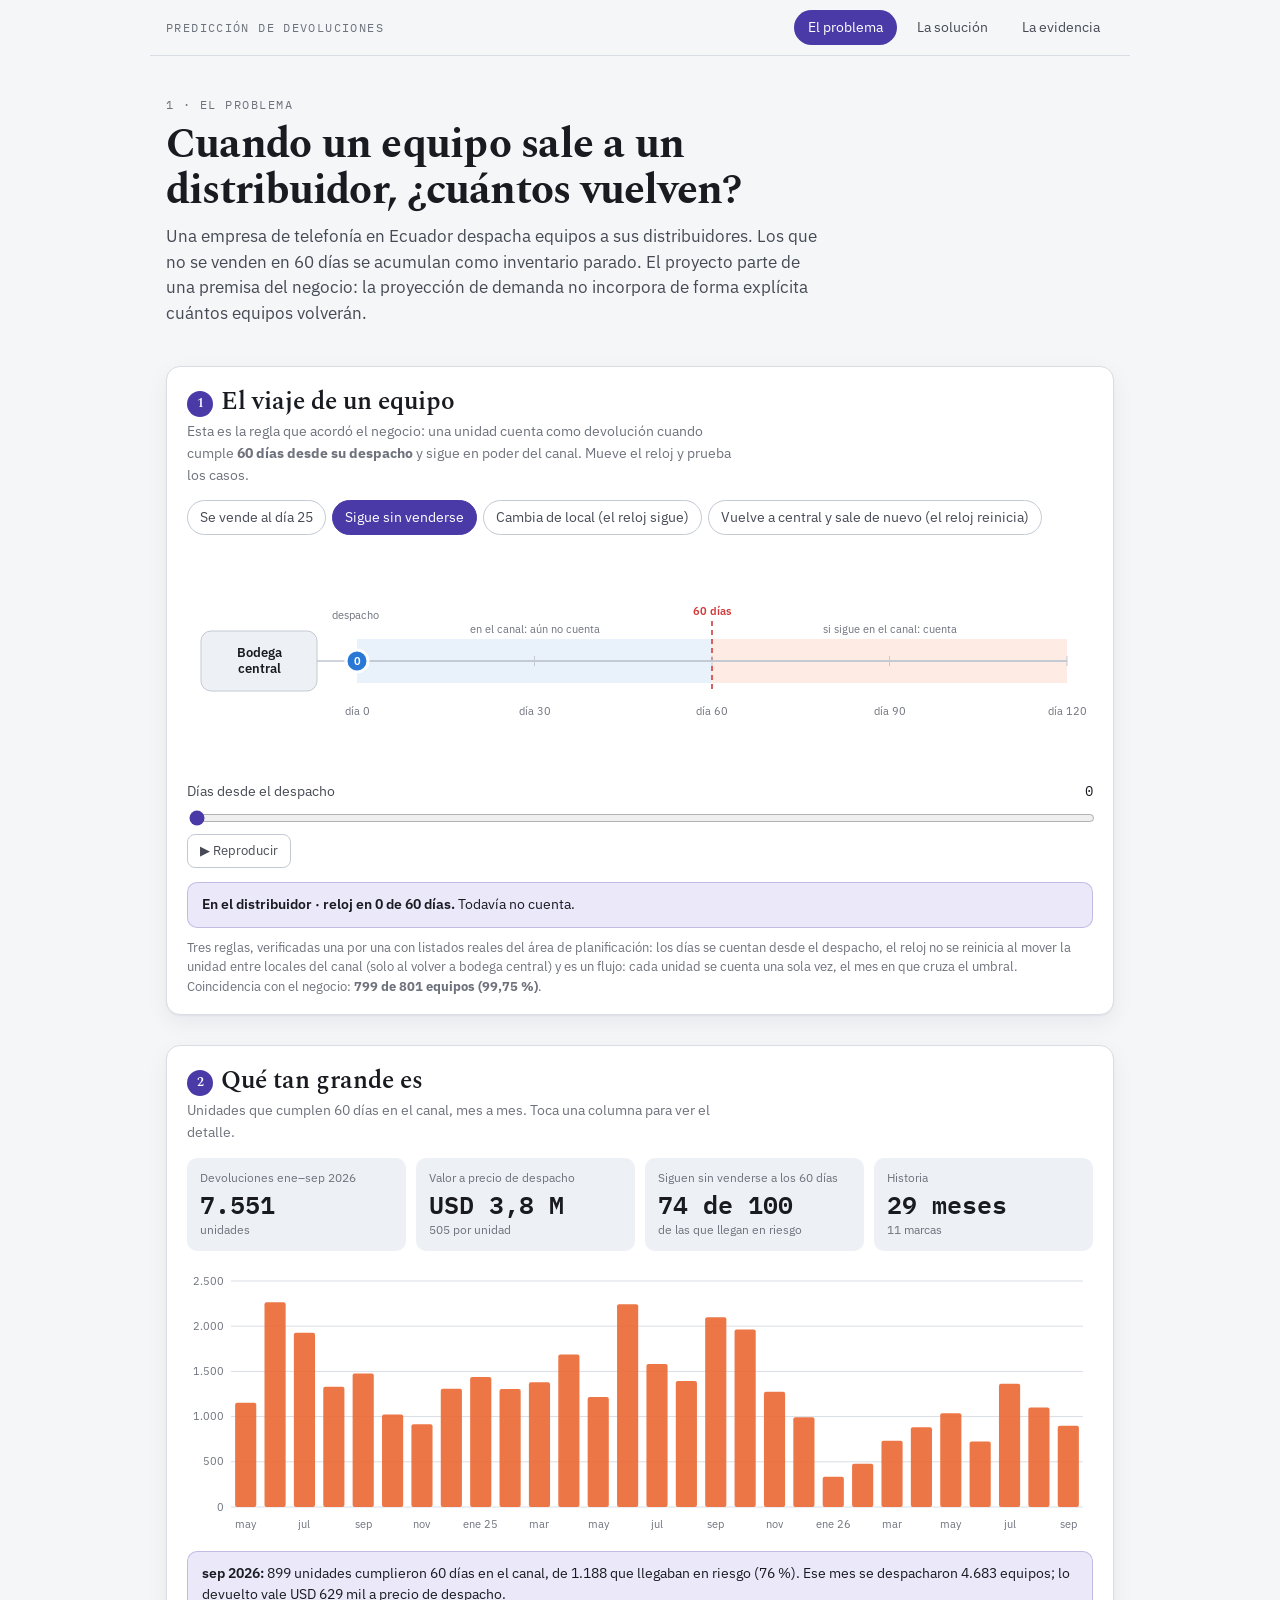
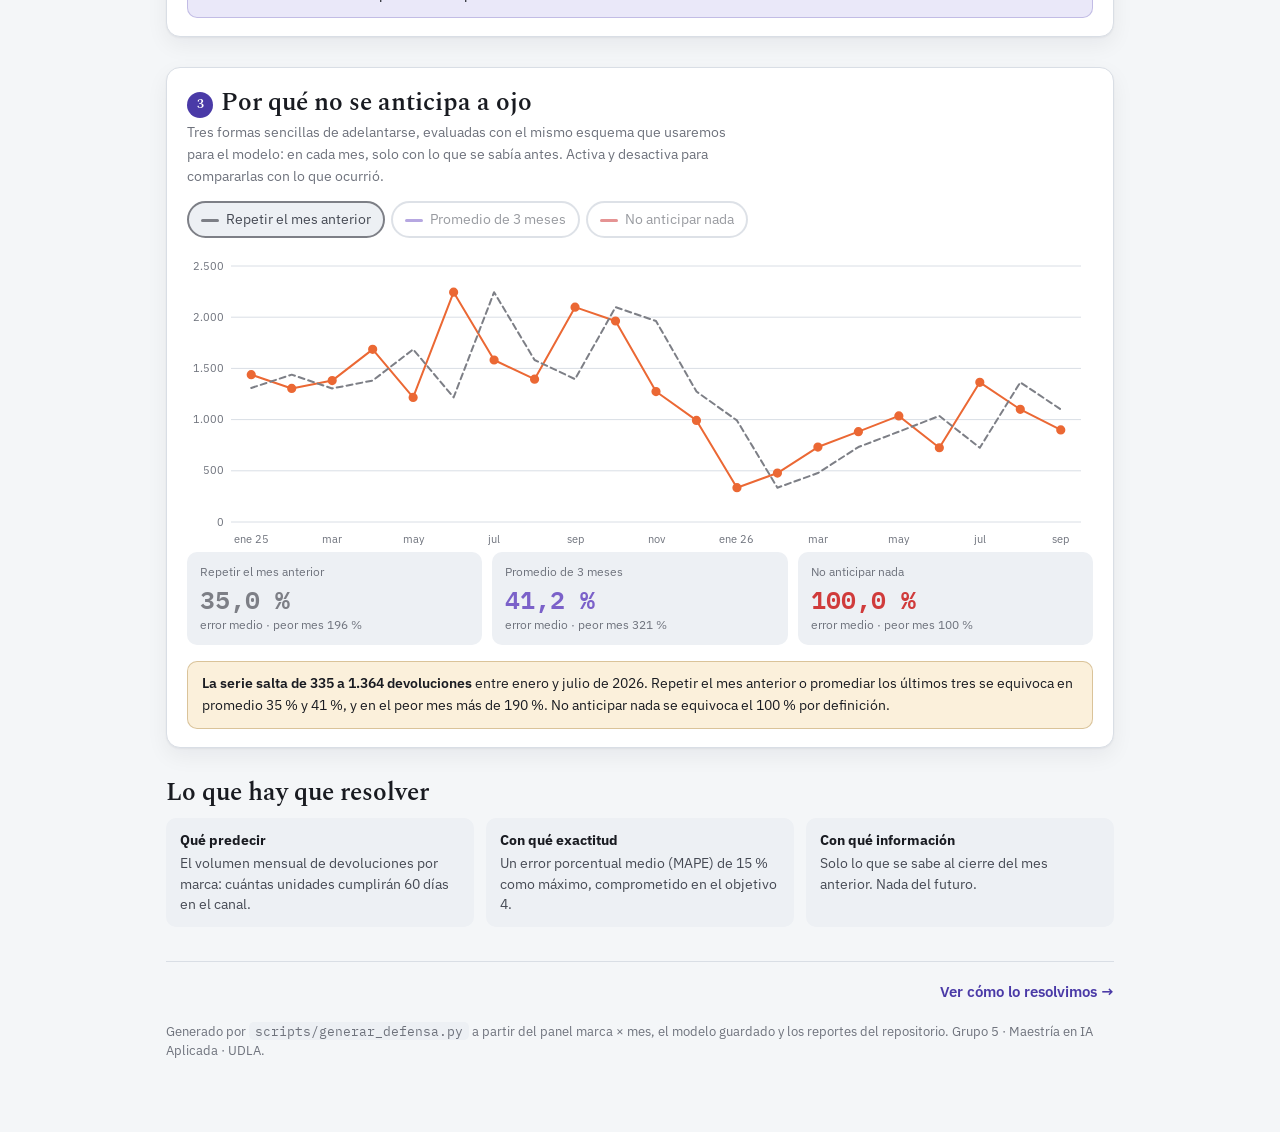
==== reports/html/defensa/index.html @ 79f5f5b1 "Sitio de defensa en tres paginas y pronostico de octubre a diciembre El sitio (problema, solucion, e" ====
<!doctype html>
<html lang="es">
<head>
<meta charset="utf-8">
<meta name="viewport" content="width=device-width, initial-scale=1">
<title>El problema · Predicción de devoluciones</title>
<link rel="preconnect" href="https://fonts.googleapis.com">
<link rel="preconnect" href="https://fonts.gstatic.com" crossorigin>
<link rel="stylesheet" href="https://fonts.googleapis.com/css2?family=Spectral:wght@600;700&family=IBM+Plex+Sans:wght@400;500;600&family=IBM+Plex+Mono:wght@400;500;600&display=swap">
<style>
:root{
  color-scheme: light;
  --paper:#F4F6F8; --surface:#FFFFFF; --surface-2:#EDF0F4;
  --ink:#191B21; --ink-2:#464A54; --muted:#6E727C;
  --line:#D9DEE5; --line-2:#C3CAD4;
  --accent:#4A3AA7; --accent-soft:#EAE8F9;
  --c1:#2a78d6; --c2:#eb6834; --c3:#12795A; --c4:#7d7f86; --c5:#7b61c9; --c6:#d03b3b;
  --good:#12795A; --good-soft:#E2F2EC; --warn:#8A5B00; --warn-soft:#FBF0DB; --bad:#B03030; --bad-soft:#FBE9E9;
  --shadow:0 1px 2px rgba(20,25,40,.05), 0 8px 22px rgba(20,25,40,.06);
}
@media (prefers-color-scheme: dark){ :root:not([data-theme="light"]){
  color-scheme: dark;
  --paper:#121419; --surface:#1A1D24; --surface-2:#232730;
  --ink:#E7E9ED; --ink-2:#B6BAC4; --muted:#8A8F9A;
  --line:#2C313B; --line-2:#3B414D;
  --accent:#9085E9; --accent-soft:#25233C;
  --c1:#4b93e8; --c2:#e8703d; --c3:#4BBF95; --c4:#9a9ca3; --c5:#a18ee8; --c6:#e66a6a;
  --good:#4BBF95; --good-soft:#123028; --warn:#D9A742; --warn-soft:#332916; --bad:#E07070; --bad-soft:#331D1D;
  --shadow:0 1px 2px rgba(0,0,0,.3), 0 8px 22px rgba(0,0,0,.25);
}}
*{box-sizing:border-box}
html{scroll-behavior:smooth}
body{background:var(--paper); color:var(--ink); margin:0;
  font-family:"IBM Plex Sans",ui-sans-serif,system-ui,sans-serif; font-size:15px; line-height:1.55; -webkit-font-smoothing:antialiased}
.wrap{max-width:980px; margin:0 auto; padding:0 16px 72px}
a{color:var(--accent)}
nav.top{position:sticky; top:0; z-index:5; background:color-mix(in srgb, var(--paper) 88%, transparent); backdrop-filter:blur(8px);
  border-bottom:1px solid var(--line); margin:0 -16px; padding:10px 16px; display:flex; gap:6px; align-items:center; flex-wrap:wrap}
nav.top .marca{font-family:"IBM Plex Mono",monospace; font-size:11.5px; letter-spacing:.12em; text-transform:uppercase; color:var(--muted); margin-right:auto}
nav.top a{text-decoration:none; font-size:13.5px; padding:6px 13px; border-radius:999px; color:var(--ink-2); border:1px solid transparent}
nav.top a:hover{border-color:var(--line-2)}
nav.top a[aria-current="page"]{background:var(--accent); color:#fff}
header.hero{padding:40px 0 10px}
.eyebrow{font-family:"IBM Plex Mono",monospace; font-size:11.5px; letter-spacing:.13em; text-transform:uppercase; color:var(--muted); margin:0 0 8px}
h1{font-family:Spectral,Georgia,serif; font-weight:700; font-size:clamp(28px,5vw,42px); line-height:1.1; letter-spacing:-.018em; margin:0 0 10px; text-wrap:balance}
h2{font-family:Spectral,Georgia,serif; font-weight:600; font-size:clamp(21px,3vw,25px); margin:0 0 4px; line-height:1.2}
h3{font-size:15px; margin:0 0 4px}
.lead{color:var(--ink-2); font-size:16.5px; margin:0; max-width:66ch}
section{margin-top:30px}
.card{background:var(--surface); border:1px solid var(--line); border-radius:14px; box-shadow:var(--shadow); padding:20px 20px 18px}
.sub{color:var(--muted); font-size:14px; margin:0 0 14px; max-width:70ch}
.paso{display:inline-flex; width:26px; height:26px; border-radius:50%; background:var(--accent); color:#fff; font-size:13px; font-weight:600; align-items:center; justify-content:center; margin-right:8px; vertical-align:2px}

.pills{display:flex; flex-wrap:wrap; gap:6px; margin:0 0 14px}
.pills button,.chip{font:inherit; font-size:13.5px; padding:6px 12px; border-radius:999px; cursor:pointer; border:1px solid var(--line-2); background:var(--surface); color:var(--ink-2)}
.pills button:hover,.chip:hover{border-color:var(--accent)}
.pills button[aria-pressed="true"],.chip[aria-pressed="true"]{background:var(--accent); border-color:var(--accent); color:#fff}
.chip .sw{display:inline-block; width:18px; height:3px; border-radius:2px; vertical-align:middle; margin-right:7px; background:currentColor}
.chip[aria-pressed="false"]{opacity:.55}
.chip.ser{border-width:2px}
.chip.ser[aria-pressed="true"]{background:var(--surface-2); border-color:currentColor}
.chip.ser[aria-pressed="false"]{border-color:var(--line-2)}
.pills button:focus-visible,.chip:focus-visible,input:focus-visible,button:focus-visible{outline:2px solid var(--accent); outline-offset:2px}

.kpis{display:grid; grid-template-columns:repeat(4,1fr); gap:10px; margin:0 0 16px}
.kpis.tres{grid-template-columns:repeat(3,1fr)}
.kpi{background:var(--surface-2); border-radius:10px; padding:11px 13px}
.kpi .l{font-size:12px; color:var(--muted); margin:0}
.kpi .v{font-family:"IBM Plex Mono",monospace; font-weight:600; font-size:clamp(18px,3.4vw,25px); margin:2px 0 0; line-height:1.2}
.kpi .n{font-size:12px; color:var(--muted); margin:2px 0 0}
.badge{display:inline-block; font-size:12px; font-weight:600; padding:1px 9px; border-radius:999px}
.badge.ok{background:var(--good-soft); color:var(--good)} .badge.no{background:var(--bad-soft); color:var(--bad)} .badge.aviso{background:var(--warn-soft); color:var(--warn)}
.callout{border-radius:10px; padding:11px 14px; font-size:14px; margin:14px 0 0; border:1px solid transparent}
.callout.info{background:var(--accent-soft); border-color:color-mix(in srgb, var(--accent) 25%, transparent)}
.callout.aviso{background:var(--warn-soft); border-color:color-mix(in srgb, var(--warn) 30%, transparent)}
.callout.ok{background:var(--good-soft); border-color:color-mix(in srgb, var(--good) 30%, transparent)}
.callout b{font-weight:600}

svg.chart{width:100%; height:auto; display:block; overflow:visible}
.chart text{font-family:"IBM Plex Sans",sans-serif; font-size:11px; fill:var(--muted)}
.chart .grid{stroke:var(--line); stroke-width:1}
.chart .ref{stroke:var(--c6); stroke-width:1.2; stroke-dasharray:5 4}
.chart .reft{fill:var(--c6); font-size:10.5px}
.chart .sel{fill:var(--accent); opacity:.09}
.chart .hit{fill:transparent; cursor:pointer}
.chart .xl.on{fill:var(--ink); font-weight:600}
.chart .l1{stroke:var(--c1)} .chart .l2{stroke:var(--c2)} .chart .l3{stroke:var(--c3)} .chart .l4{stroke:var(--c4)} .chart .l5{stroke:var(--c5)} .chart .l6{stroke:var(--c6)}
.chart .f1{fill:var(--c1)} .chart .f2{fill:var(--c2)} .chart .f3{fill:var(--c3)} .chart .f4{fill:var(--c4)} .chart .f5{fill:var(--c5)} .chart .f6{fill:var(--c6)}
.chart .ln{fill:none; stroke-width:2; stroke-linejoin:round; stroke-linecap:round}
.chart .dash{stroke-dasharray:6 4} .chart .punt{stroke-dasharray:2 4}
.chart .band{opacity:.15}
.chart .pt{stroke-width:2}
.chart .pt.hueco{fill:var(--surface)}
.chart .colb{opacity:.9}

.bars{display:grid; gap:8px}
.bar{display:grid; grid-template-columns:minmax(110px,190px) 1fr 88px; gap:10px; align-items:center; font-size:13.5px}
.bar .nom{color:var(--ink-2); overflow:hidden; text-overflow:ellipsis; white-space:nowrap}
.bar .pista{position:relative; height:16px; background:var(--surface-2); border-radius:8px}
.bar .rel{position:absolute; top:0; bottom:0; border-radius:8px; transition:width .35s}
.bar .val{font-family:"IBM Plex Mono",monospace; font-size:12.5px; text-align:right; white-space:nowrap}
.bar .refl{position:absolute; top:-3px; bottom:-3px; width:2px; background:var(--c6)}
.bar.neg .rel{right:50%} .bar.pos .rel{left:50%}
.bar .cero{position:absolute; top:-3px; bottom:-3px; left:50%; width:1px; background:var(--line-2)}

.tw{overflow-x:auto; margin-top:6px}
table{border-collapse:collapse; width:100%; font-size:13.5px; min-width:460px}
th,td{text-align:right; padding:7px 10px; border-bottom:1px solid var(--line); white-space:nowrap}
th:first-child,td:first-child{text-align:left}
th{font-weight:600; color:var(--ink-2); font-size:12.5px}
td{font-family:"IBM Plex Mono",monospace; font-size:13px}
td:first-child{font-family:"IBM Plex Sans",sans-serif; font-weight:500}
tfoot td{font-weight:600; border-bottom:0; background:var(--surface-2)}
.note{font-size:12.5px; color:var(--muted); margin:10px 0 0}

.grid2{display:grid; grid-template-columns:1.05fr .95fr; gap:20px; align-items:start}
.grid3{display:grid; grid-template-columns:repeat(3,1fr); gap:12px}
.mini{background:var(--surface-2); border-radius:10px; padding:12px 14px; font-size:13.5px; color:var(--ink-2)}
.mini b{display:block; color:var(--ink); margin-bottom:2px}
.ctl{display:grid; gap:6px; margin:10px 0}
.ctl label{font-size:13.5px; color:var(--ink-2); display:flex; justify-content:space-between; gap:10px}
.ctl label span{font-family:"IBM Plex Mono",monospace; color:var(--ink)}
input[type=range]{width:100%; accent-color:var(--accent)}
.inputs{display:grid; gap:8px}
.row{display:grid; grid-template-columns:1fr 92px 64px; gap:10px; align-items:center; font-size:14px}
.row input[type=number]{font:inherit; font-family:"IBM Plex Mono",monospace; width:100%; padding:6px 8px; text-align:right; border:1px solid var(--line-2); border-radius:8px; background:var(--surface); color:var(--ink)}
.row .t{font-family:"IBM Plex Mono",monospace; font-size:12.5px; color:var(--muted); text-align:right}
.btn{font:inherit; font-size:13px; padding:6px 12px; border-radius:8px; cursor:pointer; border:1px solid var(--line-2); background:var(--surface); color:var(--ink-2)}
.btn:hover{border-color:var(--accent)}
code{font-family:"IBM Plex Mono",monospace; font-size:12.5px; background:var(--surface-2); padding:1px 6px; border-radius:5px}
pre{font-family:"IBM Plex Mono",monospace; font-size:12.5px; background:var(--surface-2); padding:12px 14px; border-radius:10px; overflow-x:auto; margin:12px 0 0}
.nodo{cursor:pointer}
.nodo rect{fill:var(--surface); stroke:var(--line-2); stroke-width:1.4; transition:stroke .15s, fill .15s}
.nodo:hover rect,.nodo.on rect{stroke:var(--accent); fill:var(--accent-soft)}
.nodo text{fill:var(--ink); font-size:12.5px; font-weight:500} .nodo .s{fill:var(--muted); font-size:11px; font-weight:400}
.flecha{stroke:var(--line-2); stroke-width:1.6; fill:none}
.pie{display:flex; justify-content:space-between; gap:12px; flex-wrap:wrap; margin-top:34px; padding-top:18px; border-top:1px solid var(--line)}
.pie a.sig{font-weight:600; text-decoration:none}
footer{margin-top:18px; font-size:12.5px; color:var(--muted)}

@media (max-width:760px){
  .kpis,.kpis.tres{grid-template-columns:1fr 1fr}
  .grid2,.grid3{grid-template-columns:1fr}
  .bar{grid-template-columns:96px 1fr 76px}
}
@media (prefers-reduced-motion:reduce){ *{transition:none!important; scroll-behavior:auto!important} }

</style>
</head>
<body>
<div class="wrap">
<nav class="top" aria-label="Secciones">
  <span class="marca">Predicción de devoluciones</span>
  <a href="index.html" aria-current="page">El problema</a><a href="solucion.html">La solución</a><a href="evidencia.html">La evidencia</a>
</nav>
<header class="hero">
  <p class="eyebrow">1 · El problema</p>
  <h1>Cuando un equipo sale a un distribuidor, ¿cuántos vuelven?</h1>
  <p class="lead">Una empresa de telefonía en Ecuador despacha equipos a sus distribuidores. Los que no se venden en 60 días se acumulan como inventario parado. El proyecto parte de una premisa del negocio: la proyección de demanda no incorpora de forma explícita cuántos equipos volverán.</p>
</header>

<section class="card" aria-labelledby="h-viaje">
  <h2 id="h-viaje"><span class="paso">1</span>El viaje de un equipo</h2>
  <p class="sub">Esta es la regla que acordó el negocio: una unidad cuenta como devolución cuando cumple <b>60 días desde su despacho</b> y sigue en poder del canal. Mueve el reloj y prueba los casos.</p>
  <div class="pills" id="escenarios" role="group" aria-label="Escenario"></div>
  <svg class="chart" id="viaje" viewBox="0 0 760 210" role="img" aria-label="Línea de tiempo de un equipo desde su despacho"></svg>
  <div class="ctl">
    <label for="dia">Días desde el despacho <span id="diav">0</span></label>
    <input type="range" id="dia" min="0" max="120" value="0" step="1">
    <div><button class="btn" id="play" type="button">▶ Reproducir</button></div>
  </div>
  <div class="callout info" id="estado" aria-live="polite"></div>
  <p class="note">Tres reglas, verificadas una por una con listados reales del área de planificación: los días se cuentan desde el despacho, el reloj no se reinicia al mover la unidad entre locales del canal (solo al volver a bodega central) y es un flujo: cada unidad se cuenta una sola vez, el mes en que cruza el umbral. Coincidencia con el negocio: <b id="valid"></b>.</p>
</section>

<section class="card" aria-labelledby="h-tam">
  <h2 id="h-tam"><span class="paso">2</span>Qué tan grande es</h2>
  <p class="sub">Unidades que cumplen 60 días en el canal, mes a mes. Toca una columna para ver el detalle.</p>
  <div class="kpis" id="kpis"></div>
  <svg class="chart" id="cols" viewBox="0 0 720 270" role="img" aria-label="Devoluciones por mes"></svg>
  <div class="callout info" id="detalle" aria-live="polite"></div>
</section>

<section class="card" aria-labelledby="h-ojo">
  <h2 id="h-ojo"><span class="paso">3</span>Por qué no se anticipa a ojo</h2>
  <p class="sub">Tres formas sencillas de adelantarse, evaluadas con el mismo esquema que usaremos para el modelo: en cada mes, solo con lo que se sabía antes. Activa y desactiva para compararlas con lo que ocurrió.</p>
  <div class="pills" id="metodos" role="group" aria-label="Métodos sencillos"></div>
  <svg class="chart" id="ojo" viewBox="0 0 720 300" role="img" aria-label="Real frente a métodos sencillos"></svg>
  <div class="kpis tres" id="errores"></div>
  <div class="callout aviso"><b>La serie salta de 335 a 1.364 devoluciones</b> entre enero y julio de 2026. Repetir el mes anterior o promediar los últimos tres se equivoca en promedio 35 % y 41 %, y en el peor mes más de 190 %. No anticipar nada se equivoca el 100 % por definición.</div>
</section>

<section aria-labelledby="h-res">
  <h2 id="h-res" style="margin-bottom:10px">Lo que hay que resolver</h2>
  <div class="grid3">
    <div class="mini"><b>Qué predecir</b>El volumen mensual de devoluciones por marca: cuántas unidades cumplirán 60 días en el canal.</div>
    <div class="mini"><b>Con qué exactitud</b>Un error porcentual medio (MAPE) de 15 % como máximo, comprometido en el objetivo 4.</div>
    <div class="mini"><b>Con qué información</b>Solo lo que se sabe al cierre del mes anterior. Nada del futuro.</div>
  </div>
  <div class="pie"><span></span><a class="sig" href="solucion.html">Ver cómo lo resolvimos →</a></div>
</section>
<footer>Generado por <code>scripts/generar_defensa.py</code> a partir del panel marca × mes, el modelo guardado y los reportes del repositorio. Grupo 5 · Maestría en IA Aplicada · UDLA.</footer>
</div>
<script>
const $ = (s, r = document) => r.querySelector(s);
const $$ = (s, r = document) => [...r.querySelectorAll(s)];
const fmt = (n, d = 0) => n.toLocaleString('de-DE', {minimumFractionDigits: d, maximumFractionDigits: d});
const pct = (n, d = 1) => fmt(n, d) + ' %';
const sgn = (n, d = 0) => (n > 0 ? '+' : n < 0 ? '−' : '') + fmt(Math.abs(n), d);
const MES = ['ene', 'feb', 'mar', 'abr', 'may', 'jun', 'jul', 'ago', 'sep', 'oct', 'nov', 'dic'];
const etiqueta = iso => { const [y, m] = iso.split('-'); return MES[+m - 1] + ' ' + y; };
const corta = iso => { const [y, m] = iso.split('-'); return MES[+m - 1] + (m === '01' ? ' ' + y.slice(2) : ''); };

/* Todo lo que depende del ancho se registra aquí y se redibuja al cambiar el tamaño. */
const redibujables = [];
function registrar(fn) { redibujables.push(fn); fn(); }
let _t; addEventListener('resize', () => { clearTimeout(_t); _t = setTimeout(() => redibujables.forEach(f => f()), 120); });

const ancho = el => Math.max(300, Math.round(el.getBoundingClientRect().width || el.parentElement.clientWidth));
function escala(max) {
  for (const base of [1, 2, 5, 10, 20, 50, 100, 200, 250, 500, 1000, 2000, 5000]) {
    if (max / base <= 6) return [Math.ceil(max / base) * base, base];
  }
  return [max, max / 5];
}
const corridas = a => {            // tramos contiguos sin valores nulos
  const r = []; let c = [];
  a.forEach((v, i) => { if (v == null) { if (c.length) r.push(c); c = []; } else c.push(i); });
  if (c.length) r.push(c); return r;
};

/* Lineas con puntos, bandas, linea de referencia y mes seleccionable. */
function lineas(el, c) {
  const W = ancho(el), H = c.alto || (W < 520 ? 240 : 300), L = c.izq || 44, R = 12, T = 14, B = 30, n = c.etiquetas.length;
  const vs = [];
  c.series.forEach(s => s.valores.forEach(v => v != null && vs.push(v)));
  (c.bandas || []).forEach(b => b.hi.forEach(v => v != null && vs.push(v)));
  if (c.ref) vs.push(c.ref.y);
  const [tope, paso] = escala(Math.max(...vs) * 1.06);
  const x = i => L + (W - L - R) * (i + .5) / n, y = v => T + (H - T - B) * (1 - v / tope);
  const yf = c.yfmt || (v => fmt(v));
  let s = '';
  for (let v = 0; v <= tope + 1e-9; v += paso)
    s += `<line class="grid" x1="${L}" x2="${W - R}" y1="${y(v)}" y2="${y(v)}"/><text x="${L - 7}" y="${y(v) + 3.5}" text-anchor="end">${yf(v)}</text>`;
  const w = (W - L - R) / n;
  if (c.sel != null) s += `<rect class="sel" x="${x(c.sel) - w / 2}" y="${T}" width="${w}" height="${H - T - B}" rx="6"/>`;
  (c.bandas || []).forEach(b => corridas(b.hi).forEach(r => {
    const up = r.map(i => `${x(i)},${y(b.hi[i])}`), dn = r.map(i => `${x(i)},${y(b.lo[i])}`).reverse();
    s += `<polygon class="band ${b.cls}" points="${up.concat(dn).join(' ')}"/>`;
  }));
  if (c.ref) s += `<line class="ref" x1="${L}" x2="${W - R}" y1="${y(c.ref.y)}" y2="${y(c.ref.y)}"/><text class="reft" x="${W - R}" y="${y(c.ref.y) - 5}" text-anchor="end">${c.ref.texto}</text>`;
  c.series.forEach(se => {
    corridas(se.valores).forEach(r => {
      s += `<polyline class="ln l${se.k} ${se.trazo || ''}" points="${r.map(i => `${x(i)},${y(se.valores[i])}`).join(' ')}"/>`;
    });
    if (se.puntos !== false) se.valores.forEach((v, i) => {
      if (v == null) return;
      const r = i === c.sel ? 5.5 : 3.6;
      s += `<circle class="pt l${se.k} ${se.hueco && se.hueco.includes(i) ? 'hueco' : 'f' + se.k}" cx="${x(i)}" cy="${y(v)}" r="${r}"/>`;
    });
  });
  const salto = Math.ceil(n / Math.max(1, Math.floor((W - L) / 44)));
  c.etiquetas.forEach((e, i) => {
    if (i % salto === 0 || i === c.sel) s += `<text class="xl ${i === c.sel ? 'on' : ''}" x="${x(i)}" y="${H - 9}" text-anchor="middle">${e}</text>`;
    s += `<rect class="hit" data-i="${i}" x="${x(i) - w / 2}" y="${T}" width="${w}" height="${H - T}"><title>${c.titulo ? c.titulo(i) : e}</title></rect>`;
  });
  el.setAttribute('viewBox', `0 0 ${W} ${H}`); el.innerHTML = s;
  if (c.alSel) $$('.hit', el).forEach(r => r.onclick = () => c.alSel(+r.dataset.i));
}

/* Columnas con una linea opcional encima. */
function columnas(el, c) {
  const W = ancho(el), H = c.alto || (W < 520 ? 220 : 270), L = 44, R = 10, T = 14, B = 30, n = c.etiquetas.length;
  const vs = c.valores.concat(c.linea ? c.linea.valores : []).filter(v => v != null);
  const [tope, paso] = escala(Math.max(...vs) * 1.06);
  const x = i => L + (W - L - R) * (i + .5) / n, y = v => T + (H - T - B) * (1 - v / tope), w = (W - L - R) / n;
  let s = '';
  for (let v = 0; v <= tope + 1e-9; v += paso)
    s += `<line class="grid" x1="${L}" x2="${W - R}" y1="${y(v)}" y2="${y(v)}"/><text x="${L - 7}" y="${y(v) + 3.5}" text-anchor="end">${fmt(v)}</text>`;
  c.valores.forEach((v, i) => {
    const sel = c.sel === i;
    s += `<rect class="colb f${c.k || 1}" x="${x(i) - w * .36}" y="${y(v)}" width="${w * .72}" height="${y(0) - y(v)}" rx="2" opacity="${c.sel == null || sel ? .92 : .45}"/>`;
  });
  if (c.linea) s += `<polyline class="ln l${c.linea.k} ${c.linea.trazo || ''}" points="${c.linea.valores.map((v, i) => `${x(i)},${y(v)}`).join(' ')}"/>`;
  const salto = Math.ceil(n / Math.max(1, Math.floor((W - L) / 40)));
  c.etiquetas.forEach((e, i) => {
    if (i % salto === 0) s += `<text class="xl" x="${x(i)}" y="${H - 9}" text-anchor="middle">${e}</text>`;
    s += `<rect class="hit" data-i="${i}" x="${x(i) - w / 2}" y="${T}" width="${w}" height="${H - T}"><title>${c.titulo ? c.titulo(i) : e}</title></rect>`;
  });
  el.setAttribute('viewBox', `0 0 ${W} ${H}`); el.innerHTML = s;
  if (c.alSel) $$('.hit', el).forEach(r => r.onclick = () => c.alSel(+r.dataset.i));
}

/* Barras horizontales en HTML. Con `divergente` se centran en cero. */
function barras(el, items, o = {}) {
  let max = o.max ?? Math.max(...items.map(i => Math.abs(i.valor)));
  if (o.ref != null) max = Math.max(max, o.ref * 1.12);   // la referencia siempre cabe en la escala
  el.className = 'bars';
  el.innerHTML = items.map(i => {
    const a = Math.abs(i.valor) / max * (o.divergente ? 50 : 100);
    const pos = o.divergente ? (i.valor >= 0 ? `left:50%;width:${a}%` : `left:${50 - a}%;width:${a}%`) : `left:0;width:${a}%`;
    const ref = o.ref != null ? `<span class="refl" style="left:${o.ref / max * 100}%"></span>` : '';
    return `<div class="bar"><span class="nom" title="${i.nombre}">${i.nombre}</span>
      <span class="pista">${o.divergente ? '<span class="cero"></span>' : ''}<span class="rel" style="${pos};background:var(--c${i.k || 1})"></span>${ref}</span>
      <span class="val">${i.texto ?? fmt(i.valor, o.dec || 0)}</span></div>`;
  }).join('');
}

function pastillas(el, etiquetas, sel, alSel) {
  el.innerHTML = etiquetas.map((e, i) => `<button type="button" data-i="${i}" aria-pressed="${i === sel}">${e}</button>`).join('');
  $$('button', el).forEach(b => b.onclick = () => alSel(+b.dataset.i));
}

</script>
<script>
const D = {"meses": [{"mes": "2024-05", "desp": 11563.0, "dev": 1152.0, "riesgo": 1604.0, "valor": 589077.36}, {"mes": "2024-06", "desp": 7805.0, "dev": 2264.0, "riesgo": 2884.0, "valor": 750225.1699999999}, {"mes": "2024-07", "desp": 10630.0, "dev": 1927.0, "riesgo": 2962.0, "valor": 472779.07}, {"mes": "2024-08", "desp": 8919.0, "dev": 1329.0, "riesgo": 2115.0, "valor": 723183.41}, {"mes": "2024-09", "desp": 7007.0, "dev": 1477.0, "riesgo": 2301.0, "valor": 426318.06}, {"mes": "2024-10", "desp": 8986.0, "dev": 1022.0, "riesgo": 1633.0, "valor": 259927.74}, {"mes": "2024-11", "desp": 10038.0, "dev": 915.0, "riesgo": 1309.0, "valor": 257445.91999999998}, {"mes": "2024-12", "desp": 9303.0, "dev": 1309.0, "riesgo": 2046.0, "valor": 378094.82}, {"mes": "2025-01", "desp": 9328.0, "dev": 1439.0, "riesgo": 1999.0, "valor": 373126.02}, {"mes": "2025-02", "desp": 11597.0, "dev": 1304.0, "riesgo": 1875.0, "valor": 280494.24}, {"mes": "2025-03", "desp": 7690.0, "dev": 1381.0, "riesgo": 2163.0, "valor": 395228.75}, {"mes": "2025-04", "desp": 12329.0, "dev": 1686.0, "riesgo": 2758.0, "valor": 841650.8999999999}, {"mes": "2025-05", "desp": 10095.0, "dev": 1217.0, "riesgo": 1862.0, "valor": 503782.48}, {"mes": "2025-06", "desp": 7828.0, "dev": 2244.0, "riesgo": 2819.0, "valor": 818346.48}, {"mes": "2025-07", "desp": 11213.0, "dev": 1582.0, "riesgo": 2253.0, "valor": 593565.56}, {"mes": "2025-08", "desp": 7822.0, "dev": 1395.0, "riesgo": 1895.0, "valor": 426785.22}, {"mes": "2025-09", "desp": 7898.0, "dev": 2098.0, "riesgo": 2922.0, "valor": 568127.23}, {"mes": "2025-10", "desp": 5440.0, "dev": 1963.0, "riesgo": 2679.0, "valor": 1184196.24}, {"mes": "2025-11", "desp": 2347.0, "dev": 1274.0, "riesgo": 1994.0, "valor": 428393.96}, {"mes": "2025-12", "desp": 5961.0, "dev": 992.0, "riesgo": 1415.0, "valor": 252456.09000000003}, {"mes": "2026-01", "desp": 4805.0, "dev": 335.0, "riesgo": 484.0, "valor": 134774.39}, {"mes": "2026-02", "desp": 5609.0, "dev": 478.0, "riesgo": 680.0, "valor": 204170.34}, {"mes": "2026-03", "desp": 8696.0, "dev": 732.0, "riesgo": 1017.0, "valor": 482197.24}, {"mes": "2026-04", "desp": 6757.0, "dev": 882.0, "riesgo": 1155.0, "valor": 386957.5}, {"mes": "2026-05", "desp": 6016.0, "dev": 1036.0, "riesgo": 1446.0, "valor": 460266.95}, {"mes": "2026-06", "desp": 5444.0, "dev": 725.0, "riesgo": 999.0, "valor": 293209.92}, {"mes": "2026-07", "desp": 6241.0, "dev": 1364.0, "riesgo": 1767.0, "valor": 587533.79}, {"mes": "2026-08", "desp": 3176.0, "dev": 1100.0, "riesgo": 1488.0, "valor": 632342.91}, {"mes": "2026-09", "desp": 4683.0, "dev": 899.0, "riesgo": 1188.0, "valor": 629099.01}], "k": {"dev26": 7551.0, "valor26": 3810552.05, "desp26": 51427.0, "tasa": 0.738556338028169}, "validacion": {"aciertos": 799, "total": 801}, "wf": {"etiquetas": ["2025-01", "2025-02", "2025-03", "2025-04", "2025-05", "2025-06", "2025-07", "2025-08", "2025-09", "2025-10", "2025-11", "2025-12", "2026-01", "2026-02", "2026-03", "2026-04", "2026-05", "2026-06", "2026-07", "2026-08", "2026-09"], "real": [1439.0, 1304.0, 1381.0, 1686.0, 1217.0, 2244.0, 1582.0, 1395.0, 2098.0, 1963.0, 1274.0, 992.0, 335.0, 478.0, 732.0, 882.0, 1036.0, 725.0, 1364.0, 1100.0, 899.0], "naive": [1309.0, 1439.0, 1304.0, 1381.0, 1686.0, 1217.0, 2244.0, 1582.0, 1395.0, 2098.0, 1963.0, 1274.0, 992.0, 335.0, 478.0, 732.0, 882.0, 1036.0, 725.0, 1364.0, 1100.0], "mm": [1082.0, 1221.0, 1350.667, 1374.667, 1457.0, 1428.0, 1715.667, 1681.0, 1740.333, 1691.667, 1818.667, 1778.333, 1409.667, 867.0, 601.667, 515.0, 697.333, 883.333, 881.0, 1041.667, 1063.0], "cero": [0.0, 0.0, 0.0, 0.0, 0.0, 0.0, 0.0, 0.0, 0.0, 0.0, 0.0, 0.0, 0.0, 0.0, 0.0, 0.0, 0.0, 0.0, 0.0, 0.0, 0.0], "mape": {"naive": 34.96, "mm": 41.18, "cero": 100.0}, "peor": {"naive": 196.12, "mm": 320.8, "cero": 100.0}, "ape": {"Cero (no anticipa)": [100.0, 100.0, 100.0, 100.0, 100.0, 100.0, 100.0, 100.0, 100.0, 100.0, 100.0, 100.0, 100.0, 100.0, 100.0, 100.0, 100.0, 100.0, 100.0, 100.0, 100.0], "XGBoost Poisson": [15.777, 18.825, 0.646, 1.099, 5.472, 19.747, 7.663, 13.689, 28.115, 10.417, 3.455, 4.464, 9.437, 14.691, 10.805, 16.509, 3.704, 7.829, 18.965, 8.466, 1.908], "Tasa de conversión": [5.614, 5.627, 3.999, 2.915, 2.096, 17.521, 4.283, 6.732, 7.394, 4.443, 10.892, 2.176, 1.117, 4.236, 2.223, 7.388, 3.358, 2.602, 14.165, 0.903, 0.764], "Media móvil 3 meses": [24.809, 6.365, 2.196, 18.466, 19.721, 36.364, 8.449, 20.502, 17.048, 13.822, 42.752, 79.267, 320.796, 81.381, 17.805, 41.61, 32.69, 21.839, 35.411, 5.303, 18.242], "Naive (mes anterior)": [9.034, 10.353, 5.576, 18.09, 38.537, 45.766, 41.846, 13.405, 33.508, 6.877, 54.082, 28.427, 196.119, 29.916, 34.699, 17.007, 14.865, 42.897, 46.848, 24.0, 22.358], "Random Forest": [3.403, 8.022, 11.428, 9.325, 5.356, 11.259, 8.508, 10.365, 23.41, 2.484, 8.217, 5.772, 5.198, 1.281, 2.097, 10.989, 5.56, 1.436, 9.606, 1.786, 5.101]}, "resumen": [{"modelo": "Tasa de conversión", "media": 5.26, "mediana": 4.24, "peor": 17.52, "ic": [3.62, 7.19]}, {"modelo": "Random Forest", "media": 7.17, "mediana": 5.77, "peor": 23.41, "ic": [5.21, 9.36]}, {"modelo": "XGBoost Poisson", "media": 10.56, "mediana": 9.44, "peor": 28.11, "ic": [7.6, 13.73]}, {"modelo": "Naive (mes anterior)", "media": 34.96, "mediana": 28.43, "peor": 196.12, "ic": [22.28, 54.01]}, {"modelo": "Media móvil 3 meses", "media": 41.18, "mediana": 20.5, "peor": 320.8, "ic": null}, {"modelo": "Cero (no anticipa)", "media": 100.0, "mediana": 100.0, "peor": 100.0, "ic": null}], "sobre15": 1, "peor_mes": "2025-06"}};
/* ---------- 1 · el viaje ---------- */
const ESC = {
  venta: {nombre: 'Se vende al día 25', venta: 25},
  sin: {nombre: 'Sigue sin venderse'},
  cambio: {nombre: 'Cambia de local (el reloj sigue)', mueve: 20},
  reinicio: {nombre: 'Vuelve a central y sale de nuevo (el reloj reinicia)', vuelve: 40, sale: 45},
};
let esc = 'sin', dia = 0, timer = null;

function estado(d) {
  const e = ESC[esc];
  if (e.venta != null && d >= e.venta)
    return {lugar: 'vendido', k: 3, reloj: e.venta, clase: 'ok', t: `<b>Vendido al cliente final el día ${e.venta}.</b> Sale del canal antes de los 60 días: no cuenta como devolución.`};
  if (e.vuelve != null && d >= e.vuelve && d < e.sale)
    return {lugar: 'central', k: 4, reloj: 0, clase: 'aviso', t: `<b>De vuelta en bodega central.</b> El reloj se reinicia: lo que se contó hasta aquí ya no sirve.`};
  const reloj = e.vuelve != null && d >= e.sale ? d - e.sale : d;
  if (reloj >= 60)
    return {lugar: 'cuenta', k: 6, reloj, clase: 'aviso', t: `<b>Día ${reloj}: cumple 60 días sin venderse y sigue en el canal.</b> Cuenta como devolución, una sola vez, en el mes en que cruza el umbral.`};
  const extra = e.mueve != null && d >= e.mueve ? ' Cambió de local, pero el reloj no se reinicia.' : e.vuelve != null && d >= e.sale ? ' Es un nuevo despacho: el reloj parte de cero.' : '';
  return {lugar: 'canal', k: 1, reloj, clase: 'info', t: `<b>En el distribuidor · reloj en ${reloj} de 60 días.</b> Todavía no cuenta.${extra}`};
}

function viaje() {
  const W = ancho($('#viaje')), estrecho = W < 560, x0 = estrecho ? 26 : 170, y = 112, e = ESC[esc], st = estado(dia);
  const x = d => x0 + d * (W - x0 - 26) / 120;
  let s = '';
  if (estrecho) s += `<text x="${x0}" y="30" style="fill:var(--ink-2)">Sale de bodega central →</text>`;
  else s += `<rect x="14" y="82" width="116" height="60" rx="10" fill="var(--surface-2)" stroke="var(--line-2)"/>
    <text x="72" y="108" text-anchor="middle" style="fill:var(--ink);font-weight:600;font-size:12.5px">Bodega</text><text x="72" y="124" text-anchor="middle" style="fill:var(--ink);font-weight:600;font-size:12.5px">central</text>
    <line class="flecha" x1="130" y1="${y}" x2="${x(0) - 8}" y2="${y}"/><text x="${x(0) - 2}" y="70" text-anchor="middle">despacho</text>`;
  s += `<rect x="${x(0)}" y="${y - 22}" width="${x(60) - x(0)}" height="44" fill="var(--c1)" opacity=".1"/>
    <rect x="${x(60)}" y="${y - 22}" width="${x(120) - x(60)}" height="44" fill="var(--c2)" opacity=".13"/>
    <text x="${(x(0) + x(60)) / 2}" y="${y - 28}" text-anchor="middle">${estrecho ? 'aún no cuenta' : 'en el canal: aún no cuenta'}</text>
    <text x="${(x(60) + x(120)) / 2}" y="${y - 28}" text-anchor="middle">${estrecho ? 'cuenta si sigue' : 'si sigue en el canal: cuenta'}</text>
    <line x1="${x(60)}" x2="${x(60)}" y1="${y - 40}" y2="${y + 28}" stroke="var(--c6)" stroke-width="1.6" stroke-dasharray="5 4"/>
    <text x="${x(60)}" y="${y - 46}" text-anchor="middle" style="fill:var(--c6);font-weight:600">60 días</text>
    <line x1="${x(0)}" x2="${x(120)}" y1="${y}" y2="${y}" stroke="var(--line-2)" stroke-width="2"/>`;
  [0, 30, 60, 90, 120].forEach(t => s += `<line x1="${x(t)}" x2="${x(t)}" y1="${y - 5}" y2="${y + 5}" stroke="var(--line-2)"/><text x="${x(t)}" y="${y + 54}" text-anchor="middle">${estrecho ? t : 'día ' + t}</text>`);
  const ev = (d, txt, k, fila) => `<text x="${Math.min(Math.max(x(d), x0 + 48), W - 60)}" y="${y + fila}" text-anchor="middle" style="fill:var(--c${k});font-weight:600">${txt}</text>`;
  if (e.venta != null) s += ev(e.venta, '▲ venta al cliente', 3, 78);
  if (e.mueve != null) s += ev(e.mueve, '◆ otro local', 5, 78);
  if (e.vuelve != null) {
    s += ev(e.vuelve, '◀ vuelve a central', 4, 78) + ev(e.sale + 8, '▶ sale de nuevo', 1, 96);
    s += `<line x1="${x(e.sale + 60)}" x2="${x(e.sale + 60)}" y1="${y - 22}" y2="${y + 28}" stroke="var(--c6)" stroke-width="1.4" stroke-dasharray="2 4"/>
      <text x="${x(e.sale + 60)}" y="${y + 37}" text-anchor="middle" style="fill:var(--c6)">nuevo umbral</text>`;
  }
  s += `<circle cx="${x(dia)}" cy="${y}" r="11" fill="var(--c${st.k})" stroke="var(--surface)" stroke-width="3"/>
    <text x="${x(dia)}" y="${y + 4}" text-anchor="middle" style="fill:#fff;font-size:10.5px;font-weight:600">${st.reloj}</text>`;
  $('#viaje').setAttribute('viewBox', `0 0 ${W} 222`);
  $('#viaje').innerHTML = s;
  $('#diav').textContent = dia + (st.reloj !== dia ? ` (reloj: ${st.reloj})` : '');
  const c = $('#estado'); c.className = 'callout ' + st.clase; c.innerHTML = st.t;
  $('#dia').value = dia;
}
function escenarios() {
  pastillas($('#escenarios'), Object.values(ESC).map(e => e.nombre), Object.keys(ESC).indexOf(esc), i => {
    esc = Object.keys(ESC)[i]; dia = 0; parar(); escenarios(); viaje();
  });
}
function parar() { clearInterval(timer); timer = null; $('#play').textContent = '▶ Reproducir'; }
$('#dia').oninput = e => { parar(); dia = +e.target.value; viaje(); };
$('#play').onclick = () => {
  if (timer) return parar();
  if (dia >= 120) dia = 0;
  $('#play').textContent = '❚❚ Pausar';
  timer = setInterval(() => { dia = Math.min(120, dia + 1); viaje(); if (dia >= 120) parar(); }, 70);
};
$('#valid').textContent = `${fmt(D.validacion.aciertos)} de ${fmt(D.validacion.total)} equipos (${fmt(D.validacion.aciertos / D.validacion.total * 100, 2)} %)`;
escenarios(); registrar(viaje);

/* ---------- 2 · tamaño ---------- */
$('#kpis').innerHTML = `
  <div class="kpi"><p class="l">Devoluciones ene–sep 2026</p><p class="v">${fmt(D.k.dev26)}</p><p class="n">unidades</p></div>
  <div class="kpi"><p class="l">Valor a precio de despacho</p><p class="v">USD ${fmt(D.k.valor26 / 1e6, 1)} M</p><p class="n">${fmt(D.k.valor26 / D.k.dev26)} por unidad</p></div>
  <div class="kpi"><p class="l">Siguen sin venderse a los 60 días</p><p class="v">${fmt(D.k.tasa * 100)} de 100</p><p class="n">de las que llegan en riesgo</p></div>
  <div class="kpi"><p class="l">Historia</p><p class="v">${D.meses.length} meses</p><p class="n">11 marcas</p></div>`;
let selMes = D.meses.length - 1;
function detalle() {
  const m = D.meses[selMes];
  $('#detalle').innerHTML = `<b>${etiqueta(m.mes)}:</b> ${fmt(m.dev)} unidades cumplieron 60 días en el canal, de ${fmt(m.riesgo)} que llegaban en riesgo (${fmt(m.dev / m.riesgo * 100)} %). Ese mes se despacharon ${fmt(m.desp)} equipos; lo devuelto vale USD ${fmt(m.valor / 1e3)} mil a precio de despacho.`;
}
registrar(() => columnas($('#cols'), {
  etiquetas: D.meses.map(m => corta(m.mes)), valores: D.meses.map(m => m.dev), k: 2, sel: selMes,
  titulo: i => `${etiqueta(D.meses[i].mes)}: ${fmt(D.meses[i].dev)} devoluciones`, alSel: i => { selMes = i; detalle(); redibujables.forEach(f => f()); }
}));
detalle();

/* ---------- 3 · a ojo ---------- */
const MET = {naive: {n: 'Repetir el mes anterior', k: 4, trazo: 'dash'}, mm: {n: 'Promedio de 3 meses', k: 5, trazo: 'dash'}, cero: {n: 'No anticipar nada', k: 6, trazo: 'punt'}};
const act = {naive: true, mm: false, cero: false};
function ojo() {
  $('#metodos').innerHTML = Object.entries(MET).map(([id, m]) =>
    `<button class="chip ser" type="button" data-id="${id}" aria-pressed="${act[id]}" style="color:var(--c${m.k})"><span class="sw"></span><span style="color:var(--ink-2)">${m.n}</span></button>`).join('');
  $$('#metodos .chip').forEach(b => b.onclick = () => { act[b.dataset.id] = !act[b.dataset.id]; ojo(); });
  lineas($('#ojo'), {
    etiquetas: D.wf.etiquetas.map(corta),
    series: [{valores: D.wf.real, k: 2}].concat(Object.entries(MET).filter(([id]) => act[id]).map(([id, m]) => ({valores: D.wf[id], k: m.k, trazo: m.trazo, puntos: false}))),
    titulo: i => `${etiqueta(D.wf.etiquetas[i])}: real ${fmt(D.wf.real[i])}`
  });
  $('#errores').innerHTML = Object.entries(MET).map(([id, m]) =>
    `<div class="kpi"><p class="l">${m.n}</p><p class="v" style="color:var(--c${m.k})">${pct(D.wf.mape[id], 1)}</p><p class="n">error medio · peor mes ${fmt(D.wf.peor[id], 0)} %</p></div>`).join('');
}
registrar(ojo);
</script>
</body>
</html>
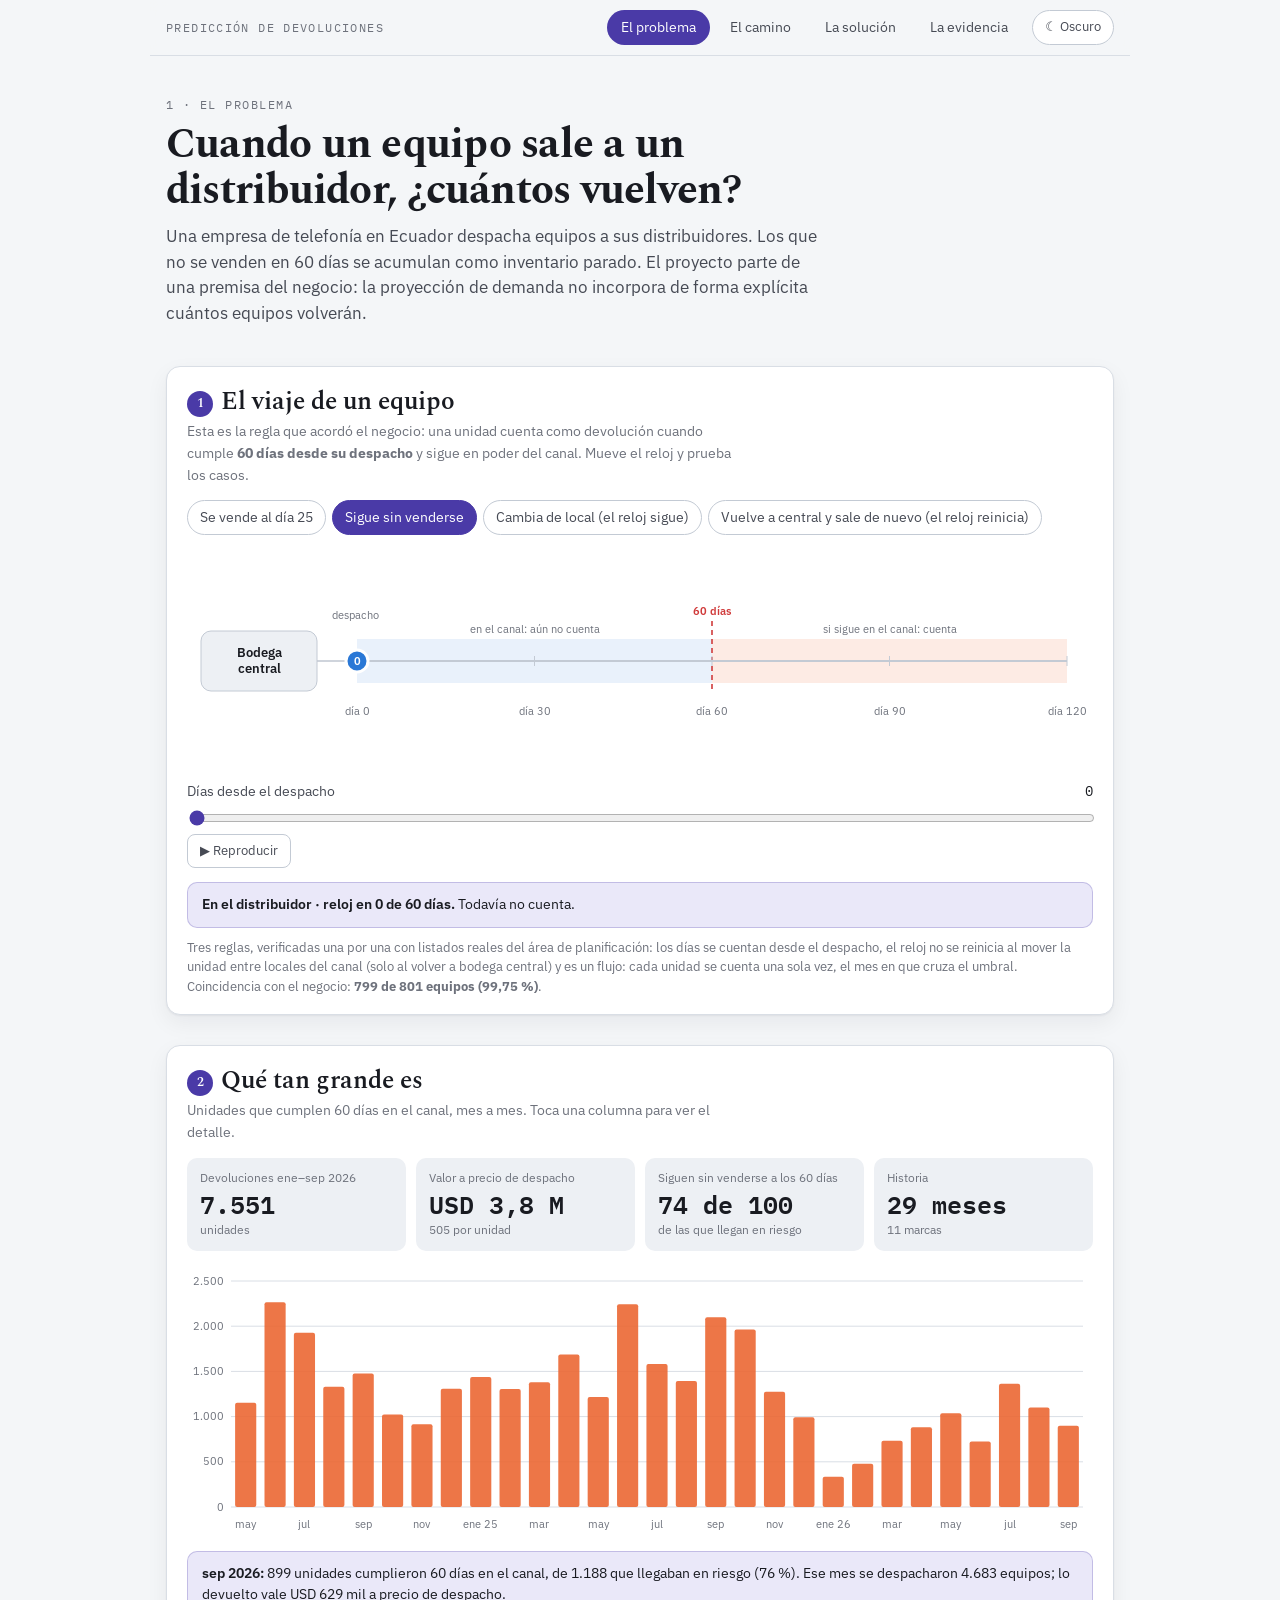
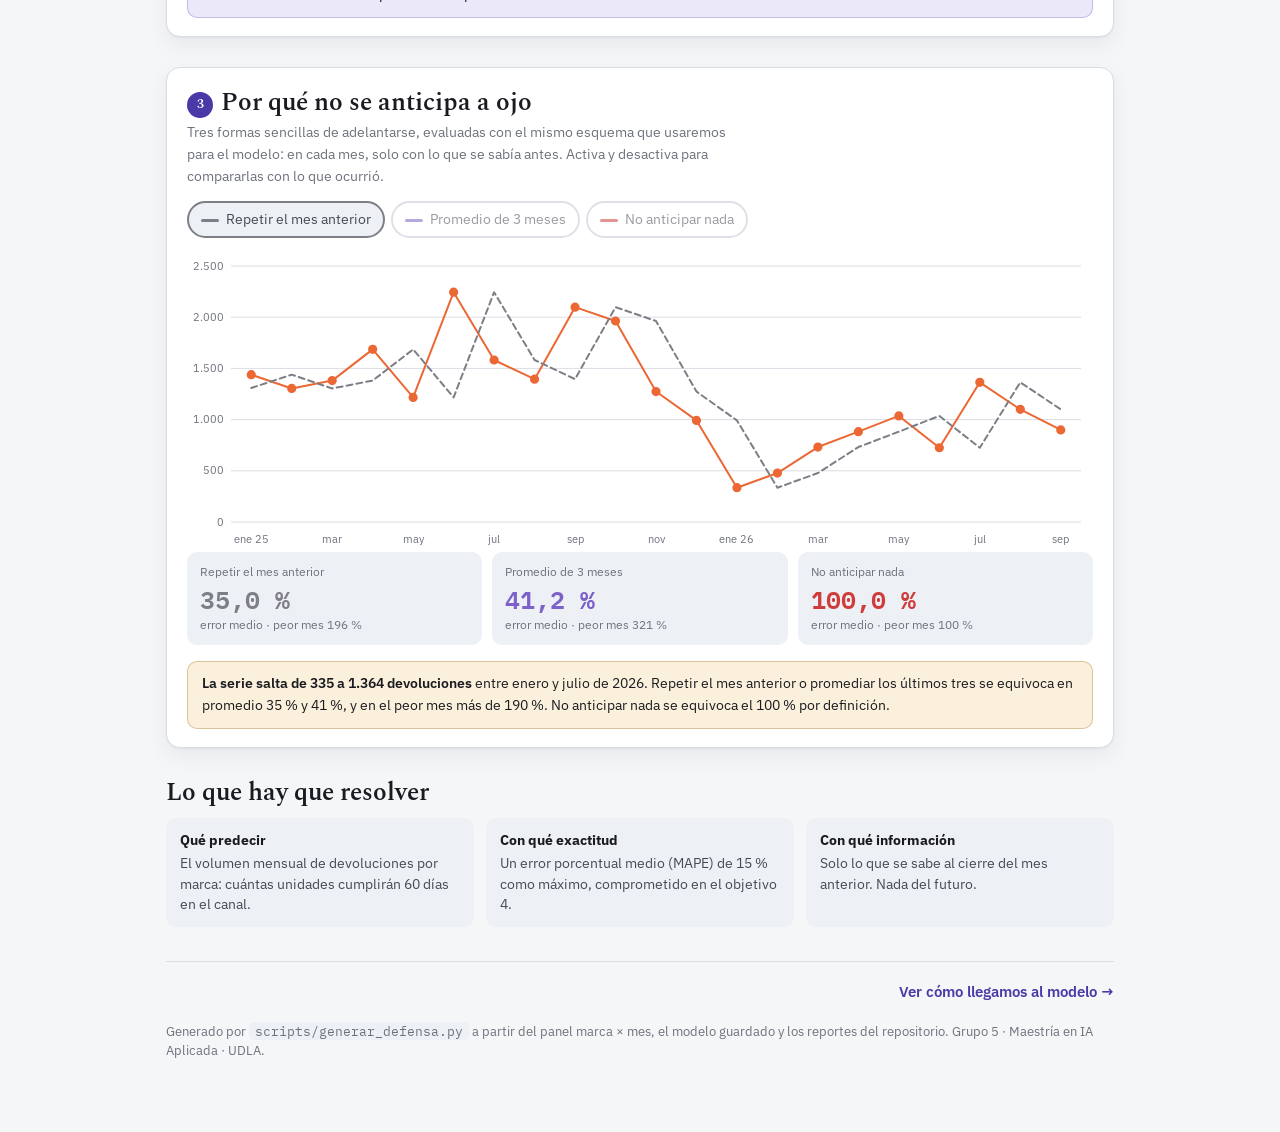
==== commit 93fb7af7: "Pagina El camino, modo claro y oscuro, y correccion de afirmaciones que sobredeclaraban Nueva pagina" ====
--- a/reports/html/defensa/index.html
+++ b/reports/html/defensa/index.html
@@ -7,6 +7,7 @@
 <link rel="preconnect" href="https://fonts.googleapis.com">
 <link rel="preconnect" href="https://fonts.gstatic.com" crossorigin>
 <link rel="stylesheet" href="https://fonts.googleapis.com/css2?family=Spectral:wght@600;700&family=IBM+Plex+Sans:wght@400;500;600&family=IBM+Plex+Mono:wght@400;500;600&display=swap">
+<script>try{var t=localStorage.getItem('tema');if(t==='light'||t==='dark')document.documentElement.setAttribute('data-theme',t)}catch(e){}</script>
 <style>
 :root{
   color-scheme: light;
@@ -95,7 +96,7 @@
 
 .bars{display:grid; gap:8px}
 .bar{display:grid; grid-template-columns:minmax(110px,190px) 1fr 88px; gap:10px; align-items:center; font-size:13.5px}
-.bar .nom{color:var(--ink-2); overflow:hidden; text-overflow:ellipsis; white-space:nowrap}
+.bar .nom{color:var(--ink-2); white-space:normal; line-height:1.25; overflow-wrap:anywhere}
 .bar .pista{position:relative; height:16px; background:var(--surface-2); border-radius:8px}
 .bar .rel{position:absolute; top:0; bottom:0; border-radius:8px; transition:width .35s}
 .bar .val{font-family:"IBM Plex Mono",monospace; font-size:12.5px; text-align:right; white-space:nowrap}
@@ -145,13 +146,62 @@
 }
 @media (prefers-reduced-motion:reduce){ *{transition:none!important; scroll-behavior:auto!important} }
 
+.tema{font:inherit; font-size:13px; padding:6px 12px; border-radius:999px; cursor:pointer; border:1px solid var(--line-2); background:var(--surface); color:var(--ink-2); margin-left:4px}
+.tema:hover{border-color:var(--accent)}
+/* camino */
+.rail{display:flex; gap:6px; list-style:none; padding:0; margin:0 0 6px; overflow-x:auto}
+.rail li{flex:1 0 auto}
+.rail button{width:100%; font:inherit; font-size:12.5px; cursor:pointer; text-align:left; padding:8px 10px; border-radius:10px; border:1px solid var(--line-2); background:var(--surface); color:var(--ink-2); display:flex; gap:8px; align-items:center}
+.rail button .n{display:inline-flex; width:22px; height:22px; border-radius:50%; align-items:center; justify-content:center; background:var(--surface-2); font-weight:600; flex:none}
+.rail button[aria-current="step"]{border-color:var(--accent); background:var(--accent-soft); color:var(--ink)}
+.rail button[aria-current="step"] .n{background:var(--accent); color:#fff}
+.rail button.hecho .n{background:var(--good-soft); color:var(--good)}
+.rail .t{white-space:nowrap}
+.mandos{display:flex; justify-content:space-between; gap:10px; margin:14px 0 0}
+.btn.pri{background:var(--accent); border-color:var(--accent); color:#fff}
+.btn[disabled]{opacity:.4; cursor:default}
+.celdas{display:flex; flex-wrap:wrap; gap:3px; max-width:340px}
+.celdas i{width:15px; height:15px; border-radius:3px; background:var(--c1); opacity:.75}
+.tramo{height:15px; border-radius:4px; background:var(--c3); transition:width .25s}
+.fork{display:grid; grid-template-columns:1fr 1fr; gap:12px}
+.fork button{font:inherit; text-align:left; padding:14px 16px; border-radius:12px; border:1px solid var(--line-2); background:var(--surface); color:var(--ink); cursor:pointer}
+.fork button:hover{border-color:var(--accent)}
+.fork button[aria-pressed="true"]{border-color:var(--accent); background:var(--accent-soft)}
+.fork button b{display:block; margin-bottom:3px}
+.cmp th:first-child,.cmp td:first-child{white-space:normal; min-width:140px}
+.cmp td{font-family:"IBM Plex Sans",sans-serif; white-space:normal; text-align:left}
+.cmp td.num{font-family:"IBM Plex Mono",monospace; text-align:right; white-space:nowrap}
+.candado{border:1.5px dashed var(--line-2); border-radius:12px; padding:16px; text-align:center; color:var(--muted)}
+details.mas{margin-top:14px; border:1px solid var(--line); border-radius:10px; padding:10px 14px; background:var(--surface-2)}
+details.mas summary{cursor:pointer; font-weight:600; font-size:14px}
+details.mas > :not(summary){margin-top:10px}
+.formula{display:flex; flex-wrap:wrap; gap:8px; align-items:center; font-size:15px; margin:6px 0}
+.formula .chipf{padding:8px 14px; border-radius:10px; background:var(--surface-2); border:1px solid var(--line-2); font-weight:600}
+.formula .op{font-size:20px; color:var(--muted)}
+.dos{display:grid; grid-template-columns:1fr 1fr; gap:14px}
+@media (max-width:760px){ .fork,.dos{grid-template-columns:1fr} .rail .t{display:none} }
+
+@media (max-width:900px){ nav.top .marca{display:none} nav.top{justify-content:flex-end} }
+
+:root[data-theme="dark"]{
+  color-scheme: dark;
+  --paper:#121419; --surface:#1A1D24; --surface-2:#232730;
+  --ink:#E7E9ED; --ink-2:#B6BAC4; --muted:#8A8F9A;
+  --line:#2C313B; --line-2:#3B414D;
+  --accent:#9085E9; --accent-soft:#25233C;
+  --c1:#4b93e8; --c2:#e8703d; --c3:#4BBF95; --c4:#9a9ca3; --c5:#a18ee8; --c6:#e66a6a;
+  --good:#4BBF95; --good-soft:#123028; --warn:#D9A742; --warn-soft:#332916; --bad:#E07070; --bad-soft:#331D1D;
+  --shadow:0 1px 2px rgba(0,0,0,.3), 0 8px 22px rgba(0,0,0,.25);
+}
+
 </style>
 </head>
 <body>
 <div class="wrap">
 <nav class="top" aria-label="Secciones">
   <span class="marca">Predicción de devoluciones</span>
-  <a href="index.html" aria-current="page">El problema</a><a href="solucion.html">La solución</a><a href="evidencia.html">La evidencia</a>
+  <a href="index.html" aria-current="page">El problema</a><a href="camino.html">El camino</a><a href="solucion.html">La solución</a><a href="evidencia.html">La evidencia</a>
+  <button class="tema" id="tema" type="button" aria-label="Cambiar entre modo claro y modo oscuro"></button>
 </nav>
 <header class="hero">
   <p class="eyebrow">1 · El problema</p>
@@ -197,7 +247,7 @@
     <div class="mini"><b>Con qué exactitud</b>Un error porcentual medio (MAPE) de 15 % como máximo, comprometido en el objetivo 4.</div>
     <div class="mini"><b>Con qué información</b>Solo lo que se sabe al cierre del mes anterior. Nada del futuro.</div>
   </div>
-  <div class="pie"><span></span><a class="sig" href="solucion.html">Ver cómo lo resolvimos →</a></div>
+  <div class="pie"><span></span><a class="sig" href="camino.html">Ver cómo llegamos al modelo →</a></div>
 </section>
 <footer>Generado por <code>scripts/generar_defensa.py</code> a partir del panel marca × mes, el modelo guardado y los reportes del repositorio. Grupo 5 · Maestría en IA Aplicada · UDLA.</footer>
 </div>
@@ -271,7 +321,7 @@
 /* Columnas con una linea opcional encima. */
 function columnas(el, c) {
   const W = ancho(el), H = c.alto || (W < 520 ? 220 : 270), L = 44, R = 10, T = 14, B = 30, n = c.etiquetas.length;
-  const vs = c.valores.concat(c.linea ? c.linea.valores : []).filter(v => v != null);
+  const vs = c.valores.concat(c.linea ? c.linea.valores : []).concat(c.ref ? [c.ref.y] : []).filter(v => v != null);
   const [tope, paso] = escala(Math.max(...vs) * 1.06);
   const x = i => L + (W - L - R) * (i + .5) / n, y = v => T + (H - T - B) * (1 - v / tope), w = (W - L - R) / n;
   let s = '';
@@ -282,6 +332,8 @@
     s += `<rect class="colb f${c.k || 1}" x="${x(i) - w * .36}" y="${y(v)}" width="${w * .72}" height="${y(0) - y(v)}" rx="2" opacity="${c.sel == null || sel ? .92 : .45}"/>`;
   });
   if (c.linea) s += `<polyline class="ln l${c.linea.k} ${c.linea.trazo || ''}" points="${c.linea.valores.map((v, i) => `${x(i)},${y(v)}`).join(' ')}"/>`;
+  if (c.ref) s += `<line class="ref" x1="${L}" x2="${W - R}" y1="${y(c.ref.y)}" y2="${y(c.ref.y)}"/><text class="reft" x="${W - R}" y="${y(c.ref.y) - 5}" text-anchor="end">${c.ref.texto}</text>`;
+  if (c.etiquetasValor) c.valores.forEach((v, i) => { s += `<text x="${x(i)}" y="${y(v) - 6}" text-anchor="middle" style="fill:var(--ink);font-weight:600">${c.etiquetasValor(v)}</text>`; });
   const salto = Math.ceil(n / Math.max(1, Math.floor((W - L) / 40)));
   c.etiquetas.forEach((e, i) => {
     if (i % salto === 0) s += `<text class="xl" x="${x(i)}" y="${H - 9}" text-anchor="middle">${e}</text>`;
@@ -311,9 +363,24 @@
   $$('button', el).forEach(b => b.onclick = () => alSel(+b.dataset.i));
 }
 
+/* Modo claro / oscuro: respeta la preferencia del sistema hasta que la persona elige. */
+(function () {
+  const raiz = document.documentElement, btn = $('#tema'), sis = matchMedia('(prefers-color-scheme: dark)');
+  const actual = () => raiz.getAttribute('data-theme') || (sis.matches ? 'dark' : 'light');
+  const pintar = () => { const t = actual(); btn.textContent = t === 'dark' ? '☀ Claro' : '☾ Oscuro'; btn.setAttribute('aria-pressed', t === 'dark'); };
+  btn.onclick = () => {
+    const n = actual() === 'dark' ? 'light' : 'dark';
+    raiz.setAttribute('data-theme', n);
+    try { localStorage.setItem('tema', n); } catch (e) {}
+    pintar();
+  };
+  if (sis.addEventListener) sis.addEventListener('change', () => { if (!raiz.getAttribute('data-theme')) pintar(); });
+  pintar();
+})();
+
 </script>
 <script>
-const D = {"meses": [{"mes": "2024-05", "desp": 11563.0, "dev": 1152.0, "riesgo": 1604.0, "valor": 589077.36}, {"mes": "2024-06", "desp": 7805.0, "dev": 2264.0, "riesgo": 2884.0, "valor": 750225.1699999999}, {"mes": "2024-07", "desp": 10630.0, "dev": 1927.0, "riesgo": 2962.0, "valor": 472779.07}, {"mes": "2024-08", "desp": 8919.0, "dev": 1329.0, "riesgo": 2115.0, "valor": 723183.41}, {"mes": "2024-09", "desp": 7007.0, "dev": 1477.0, "riesgo": 2301.0, "valor": 426318.06}, {"mes": "2024-10", "desp": 8986.0, "dev": 1022.0, "riesgo": 1633.0, "valor": 259927.74}, {"mes": "2024-11", "desp": 10038.0, "dev": 915.0, "riesgo": 1309.0, "valor": 257445.91999999998}, {"mes": "2024-12", "desp": 9303.0, "dev": 1309.0, "riesgo": 2046.0, "valor": 378094.82}, {"mes": "2025-01", "desp": 9328.0, "dev": 1439.0, "riesgo": 1999.0, "valor": 373126.02}, {"mes": "2025-02", "desp": 11597.0, "dev": 1304.0, "riesgo": 1875.0, "valor": 280494.24}, {"mes": "2025-03", "desp": 7690.0, "dev": 1381.0, "riesgo": 2163.0, "valor": 395228.75}, {"mes": "2025-04", "desp": 12329.0, "dev": 1686.0, "riesgo": 2758.0, "valor": 841650.8999999999}, {"mes": "2025-05", "desp": 10095.0, "dev": 1217.0, "riesgo": 1862.0, "valor": 503782.48}, {"mes": "2025-06", "desp": 7828.0, "dev": 2244.0, "riesgo": 2819.0, "valor": 818346.48}, {"mes": "2025-07", "desp": 11213.0, "dev": 1582.0, "riesgo": 2253.0, "valor": 593565.56}, {"mes": "2025-08", "desp": 7822.0, "dev": 1395.0, "riesgo": 1895.0, "valor": 426785.22}, {"mes": "2025-09", "desp": 7898.0, "dev": 2098.0, "riesgo": 2922.0, "valor": 568127.23}, {"mes": "2025-10", "desp": 5440.0, "dev": 1963.0, "riesgo": 2679.0, "valor": 1184196.24}, {"mes": "2025-11", "desp": 2347.0, "dev": 1274.0, "riesgo": 1994.0, "valor": 428393.96}, {"mes": "2025-12", "desp": 5961.0, "dev": 992.0, "riesgo": 1415.0, "valor": 252456.09000000003}, {"mes": "2026-01", "desp": 4805.0, "dev": 335.0, "riesgo": 484.0, "valor": 134774.39}, {"mes": "2026-02", "desp": 5609.0, "dev": 478.0, "riesgo": 680.0, "valor": 204170.34}, {"mes": "2026-03", "desp": 8696.0, "dev": 732.0, "riesgo": 1017.0, "valor": 482197.24}, {"mes": "2026-04", "desp": 6757.0, "dev": 882.0, "riesgo": 1155.0, "valor": 386957.5}, {"mes": "2026-05", "desp": 6016.0, "dev": 1036.0, "riesgo": 1446.0, "valor": 460266.95}, {"mes": "2026-06", "desp": 5444.0, "dev": 725.0, "riesgo": 999.0, "valor": 293209.92}, {"mes": "2026-07", "desp": 6241.0, "dev": 1364.0, "riesgo": 1767.0, "valor": 587533.79}, {"mes": "2026-08", "desp": 3176.0, "dev": 1100.0, "riesgo": 1488.0, "valor": 632342.91}, {"mes": "2026-09", "desp": 4683.0, "dev": 899.0, "riesgo": 1188.0, "valor": 629099.01}], "k": {"dev26": 7551.0, "valor26": 3810552.05, "desp26": 51427.0, "tasa": 0.738556338028169}, "validacion": {"aciertos": 799, "total": 801}, "wf": {"etiquetas": ["2025-01", "2025-02", "2025-03", "2025-04", "2025-05", "2025-06", "2025-07", "2025-08", "2025-09", "2025-10", "2025-11", "2025-12", "2026-01", "2026-02", "2026-03", "2026-04", "2026-05", "2026-06", "2026-07", "2026-08", "2026-09"], "real": [1439.0, 1304.0, 1381.0, 1686.0, 1217.0, 2244.0, 1582.0, 1395.0, 2098.0, 1963.0, 1274.0, 992.0, 335.0, 478.0, 732.0, 882.0, 1036.0, 725.0, 1364.0, 1100.0, 899.0], "naive": [1309.0, 1439.0, 1304.0, 1381.0, 1686.0, 1217.0, 2244.0, 1582.0, 1395.0, 2098.0, 1963.0, 1274.0, 992.0, 335.0, 478.0, 732.0, 882.0, 1036.0, 725.0, 1364.0, 1100.0], "mm": [1082.0, 1221.0, 1350.667, 1374.667, 1457.0, 1428.0, 1715.667, 1681.0, 1740.333, 1691.667, 1818.667, 1778.333, 1409.667, 867.0, 601.667, 515.0, 697.333, 883.333, 881.0, 1041.667, 1063.0], "cero": [0.0, 0.0, 0.0, 0.0, 0.0, 0.0, 0.0, 0.0, 0.0, 0.0, 0.0, 0.0, 0.0, 0.0, 0.0, 0.0, 0.0, 0.0, 0.0, 0.0, 0.0], "mape": {"naive": 34.96, "mm": 41.18, "cero": 100.0}, "peor": {"naive": 196.12, "mm": 320.8, "cero": 100.0}, "ape": {"Cero (no anticipa)": [100.0, 100.0, 100.0, 100.0, 100.0, 100.0, 100.0, 100.0, 100.0, 100.0, 100.0, 100.0, 100.0, 100.0, 100.0, 100.0, 100.0, 100.0, 100.0, 100.0, 100.0], "XGBoost Poisson": [15.777, 18.825, 0.646, 1.099, 5.472, 19.747, 7.663, 13.689, 28.115, 10.417, 3.455, 4.464, 9.437, 14.691, 10.805, 16.509, 3.704, 7.829, 18.965, 8.466, 1.908], "Tasa de conversión": [5.614, 5.627, 3.999, 2.915, 2.096, 17.521, 4.283, 6.732, 7.394, 4.443, 10.892, 2.176, 1.117, 4.236, 2.223, 7.388, 3.358, 2.602, 14.165, 0.903, 0.764], "Media móvil 3 meses": [24.809, 6.365, 2.196, 18.466, 19.721, 36.364, 8.449, 20.502, 17.048, 13.822, 42.752, 79.267, 320.796, 81.381, 17.805, 41.61, 32.69, 21.839, 35.411, 5.303, 18.242], "Naive (mes anterior)": [9.034, 10.353, 5.576, 18.09, 38.537, 45.766, 41.846, 13.405, 33.508, 6.877, 54.082, 28.427, 196.119, 29.916, 34.699, 17.007, 14.865, 42.897, 46.848, 24.0, 22.358], "Random Forest": [3.403, 8.022, 11.428, 9.325, 5.356, 11.259, 8.508, 10.365, 23.41, 2.484, 8.217, 5.772, 5.198, 1.281, 2.097, 10.989, 5.56, 1.436, 9.606, 1.786, 5.101]}, "resumen": [{"modelo": "Tasa de conversión", "media": 5.26, "mediana": 4.24, "peor": 17.52, "ic": [3.62, 7.19]}, {"modelo": "Random Forest", "media": 7.17, "mediana": 5.77, "peor": 23.41, "ic": [5.21, 9.36]}, {"modelo": "XGBoost Poisson", "media": 10.56, "mediana": 9.44, "peor": 28.11, "ic": [7.6, 13.73]}, {"modelo": "Naive (mes anterior)", "media": 34.96, "mediana": 28.43, "peor": 196.12, "ic": [22.28, 54.01]}, {"modelo": "Media móvil 3 meses", "media": 41.18, "mediana": 20.5, "peor": 320.8, "ic": null}, {"modelo": "Cero (no anticipa)", "media": 100.0, "mediana": 100.0, "peor": 100.0, "ic": null}], "sobre15": 1, "peor_mes": "2025-06"}};
+const D = {"meses": [{"mes": "2024-05", "desp": 11563.0, "dev": 1152.0, "riesgo": 1604.0, "valor": 589077.36}, {"mes": "2024-06", "desp": 7805.0, "dev": 2264.0, "riesgo": 2884.0, "valor": 750225.1699999999}, {"mes": "2024-07", "desp": 10630.0, "dev": 1927.0, "riesgo": 2962.0, "valor": 472779.07}, {"mes": "2024-08", "desp": 8919.0, "dev": 1329.0, "riesgo": 2115.0, "valor": 723183.41}, {"mes": "2024-09", "desp": 7007.0, "dev": 1477.0, "riesgo": 2301.0, "valor": 426318.06}, {"mes": "2024-10", "desp": 8986.0, "dev": 1022.0, "riesgo": 1633.0, "valor": 259927.74}, {"mes": "2024-11", "desp": 10038.0, "dev": 915.0, "riesgo": 1309.0, "valor": 257445.91999999998}, {"mes": "2024-12", "desp": 9303.0, "dev": 1309.0, "riesgo": 2046.0, "valor": 378094.82}, {"mes": "2025-01", "desp": 9328.0, "dev": 1439.0, "riesgo": 1999.0, "valor": 373126.02}, {"mes": "2025-02", "desp": 11597.0, "dev": 1304.0, "riesgo": 1875.0, "valor": 280494.24}, {"mes": "2025-03", "desp": 7690.0, "dev": 1381.0, "riesgo": 2163.0, "valor": 395228.75}, {"mes": "2025-04", "desp": 12329.0, "dev": 1686.0, "riesgo": 2758.0, "valor": 841650.8999999999}, {"mes": "2025-05", "desp": 10095.0, "dev": 1217.0, "riesgo": 1862.0, "valor": 503782.48}, {"mes": "2025-06", "desp": 7828.0, "dev": 2244.0, "riesgo": 2819.0, "valor": 818346.48}, {"mes": "2025-07", "desp": 11213.0, "dev": 1582.0, "riesgo": 2253.0, "valor": 593565.56}, {"mes": "2025-08", "desp": 7822.0, "dev": 1395.0, "riesgo": 1895.0, "valor": 426785.22}, {"mes": "2025-09", "desp": 7898.0, "dev": 2098.0, "riesgo": 2922.0, "valor": 568127.23}, {"mes": "2025-10", "desp": 5440.0, "dev": 1963.0, "riesgo": 2679.0, "valor": 1184196.24}, {"mes": "2025-11", "desp": 2347.0, "dev": 1274.0, "riesgo": 1994.0, "valor": 428393.96}, {"mes": "2025-12", "desp": 5961.0, "dev": 992.0, "riesgo": 1415.0, "valor": 252456.09000000003}, {"mes": "2026-01", "desp": 4805.0, "dev": 335.0, "riesgo": 484.0, "valor": 134774.39}, {"mes": "2026-02", "desp": 5609.0, "dev": 478.0, "riesgo": 680.0, "valor": 204170.34}, {"mes": "2026-03", "desp": 8696.0, "dev": 732.0, "riesgo": 1017.0, "valor": 482197.24}, {"mes": "2026-04", "desp": 6757.0, "dev": 882.0, "riesgo": 1155.0, "valor": 386957.5}, {"mes": "2026-05", "desp": 6016.0, "dev": 1036.0, "riesgo": 1446.0, "valor": 460266.95}, {"mes": "2026-06", "desp": 5444.0, "dev": 725.0, "riesgo": 999.0, "valor": 293209.92}, {"mes": "2026-07", "desp": 6241.0, "dev": 1364.0, "riesgo": 1767.0, "valor": 587533.79}, {"mes": "2026-08", "desp": 3176.0, "dev": 1100.0, "riesgo": 1488.0, "valor": 632342.91}, {"mes": "2026-09", "desp": 4683.0, "dev": 899.0, "riesgo": 1188.0, "valor": 629099.01}], "k": {"dev26": 7551.0, "valor26": 3810552.05, "desp26": 51427.0, "tasa": 0.738556338028169}, "validacion": {"aciertos": 799, "total": 801}, "wf": {"etiquetas": ["2025-01", "2025-02", "2025-03", "2025-04", "2025-05", "2025-06", "2025-07", "2025-08", "2025-09", "2025-10", "2025-11", "2025-12", "2026-01", "2026-02", "2026-03", "2026-04", "2026-05", "2026-06", "2026-07", "2026-08", "2026-09"], "real": [1439.0, 1304.0, 1381.0, 1686.0, 1217.0, 2244.0, 1582.0, 1395.0, 2098.0, 1963.0, 1274.0, 992.0, 335.0, 478.0, 732.0, 882.0, 1036.0, 725.0, 1364.0, 1100.0, 899.0], "naive": [1309.0, 1439.0, 1304.0, 1381.0, 1686.0, 1217.0, 2244.0, 1582.0, 1395.0, 2098.0, 1963.0, 1274.0, 992.0, 335.0, 478.0, 732.0, 882.0, 1036.0, 725.0, 1364.0, 1100.0], "mm": [1082.0, 1221.0, 1350.667, 1374.667, 1457.0, 1428.0, 1715.667, 1681.0, 1740.333, 1691.667, 1818.667, 1778.333, 1409.667, 867.0, 601.667, 515.0, 697.333, 883.333, 881.0, 1041.667, 1063.0], "cero": [0.0, 0.0, 0.0, 0.0, 0.0, 0.0, 0.0, 0.0, 0.0, 0.0, 0.0, 0.0, 0.0, 0.0, 0.0, 0.0, 0.0, 0.0, 0.0, 0.0, 0.0], "mape": {"naive": 34.96, "mm": 41.18, "cero": 100.0}, "peor": {"naive": 196.12, "mm": 320.8, "cero": 100.0}, "ape": {"Media móvil 3 meses": [24.809, 6.365, 2.196, 18.466, 19.721, 36.364, 8.449, 20.502, 17.048, 13.822, 42.752, 79.267, 320.796, 81.381, 17.805, 41.61, 32.69, 21.839, 35.411, 5.303, 18.242], "XGBoost Poisson": [15.777, 18.825, 0.646, 1.099, 5.472, 19.747, 7.663, 13.689, 28.115, 10.417, 3.455, 4.464, 9.437, 14.691, 10.805, 16.509, 3.704, 7.829, 18.965, 8.466, 1.908], "Cero (no anticipa)": [100.0, 100.0, 100.0, 100.0, 100.0, 100.0, 100.0, 100.0, 100.0, 100.0, 100.0, 100.0, 100.0, 100.0, 100.0, 100.0, 100.0, 100.0, 100.0, 100.0, 100.0], "Naive (mes anterior)": [9.034, 10.353, 5.576, 18.09, 38.537, 45.766, 41.846, 13.405, 33.508, 6.877, 54.082, 28.427, 196.119, 29.916, 34.699, 17.007, 14.865, 42.897, 46.848, 24.0, 22.358], "Random Forest": [3.403, 8.022, 11.428, 9.325, 5.356, 11.259, 8.508, 10.365, 23.41, 2.484, 8.217, 5.772, 5.198, 1.281, 2.097, 10.989, 5.56, 1.436, 9.606, 1.786, 5.101], "Tasa de conversión": [5.614, 5.627, 3.999, 2.915, 2.096, 17.521, 4.283, 6.732, 7.394, 4.443, 10.892, 2.176, 1.117, 4.236, 2.223, 7.388, 3.358, 2.602, 14.165, 0.903, 0.764]}, "resumen": [{"modelo": "Tasa de conversión", "media": 5.26, "mediana": 4.24, "peor": 17.52, "ic": [3.62, 7.19]}, {"modelo": "Random Forest", "media": 7.17, "mediana": 5.77, "peor": 23.41, "ic": [5.21, 9.36]}, {"modelo": "XGBoost Poisson", "media": 10.56, "mediana": 9.44, "peor": 28.11, "ic": [7.6, 13.73]}, {"modelo": "Naive (mes anterior)", "media": 34.96, "mediana": 28.43, "peor": 196.12, "ic": [22.28, 54.01]}, {"modelo": "Media móvil 3 meses", "media": 41.18, "mediana": 20.5, "peor": 320.8, "ic": null}, {"modelo": "Cero (no anticipa)", "media": 100.0, "mediana": 100.0, "peor": 100.0, "ic": null}], "sobre15": 1, "peor_mes": "2025-06"}};
 /* ---------- 1 · el viaje ---------- */
 const ESC = {
   venta: {nombre: 'Se vende al día 25', venta: 25},
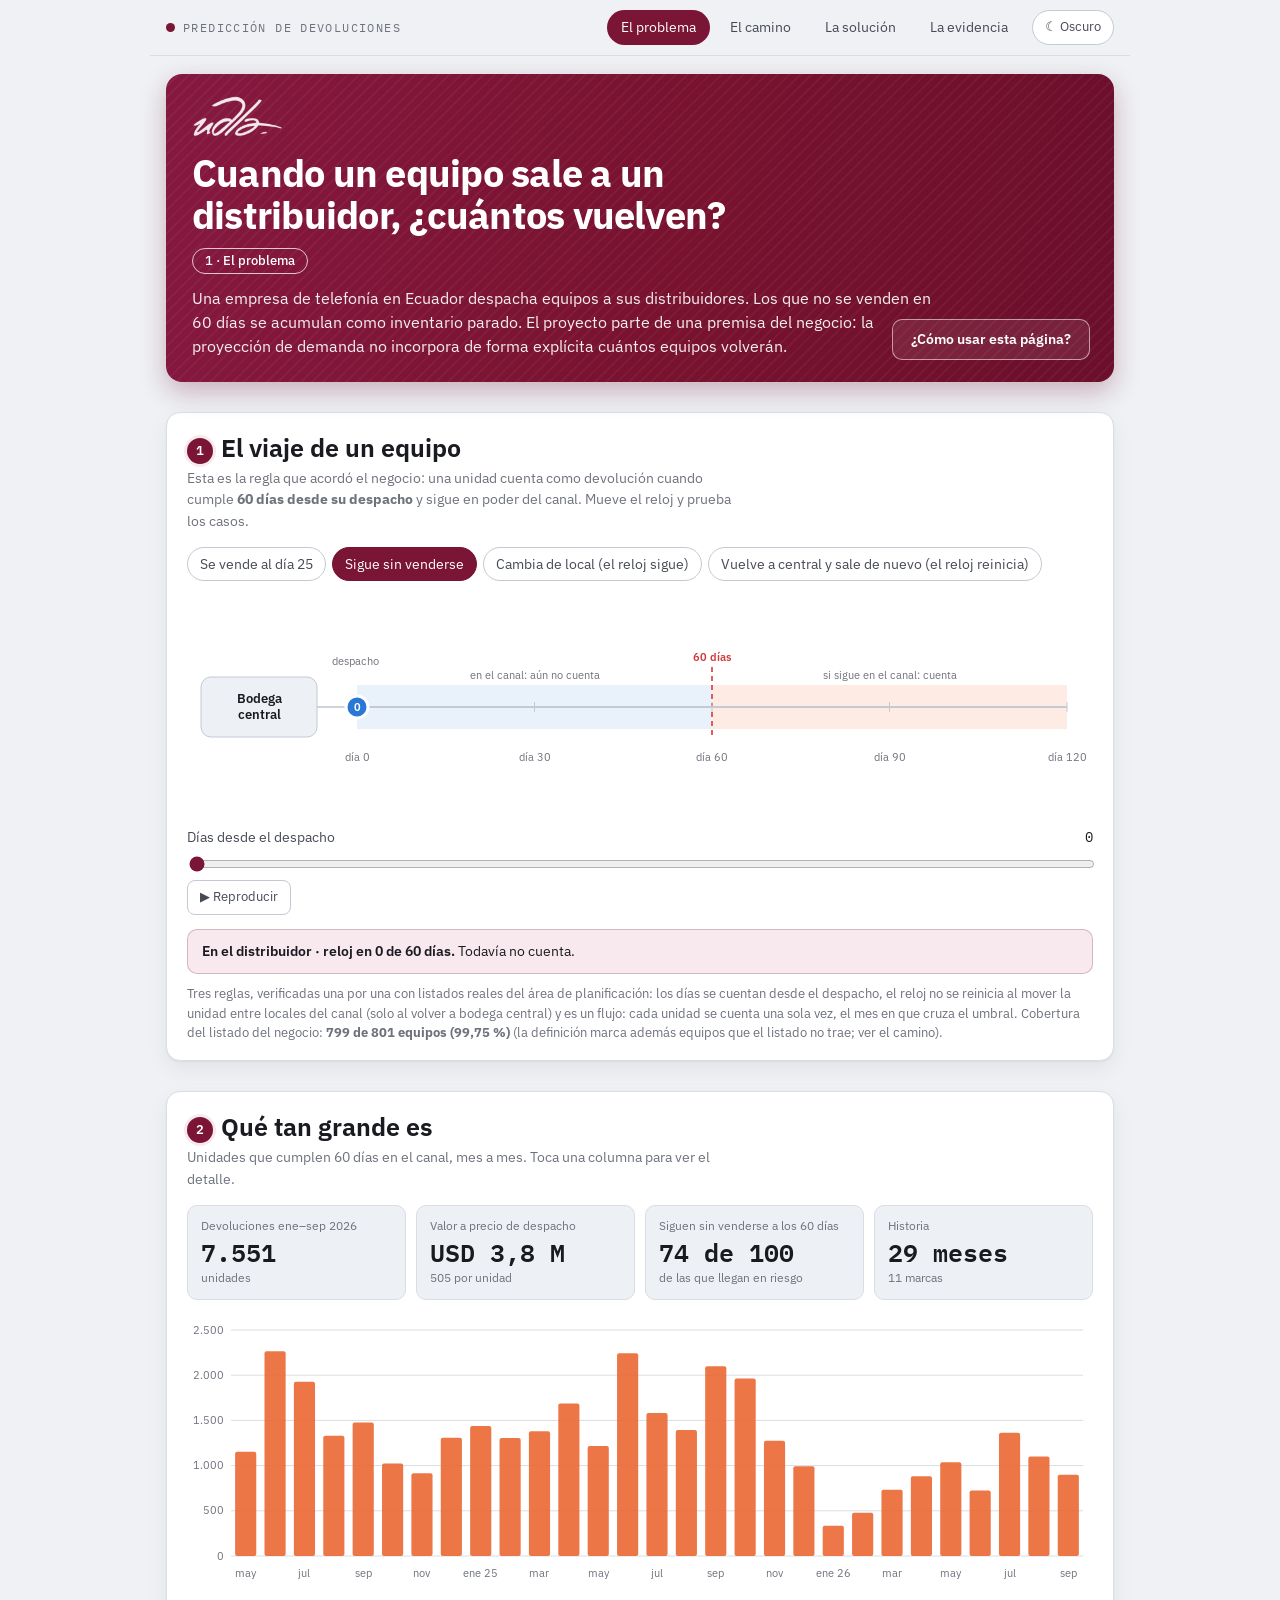
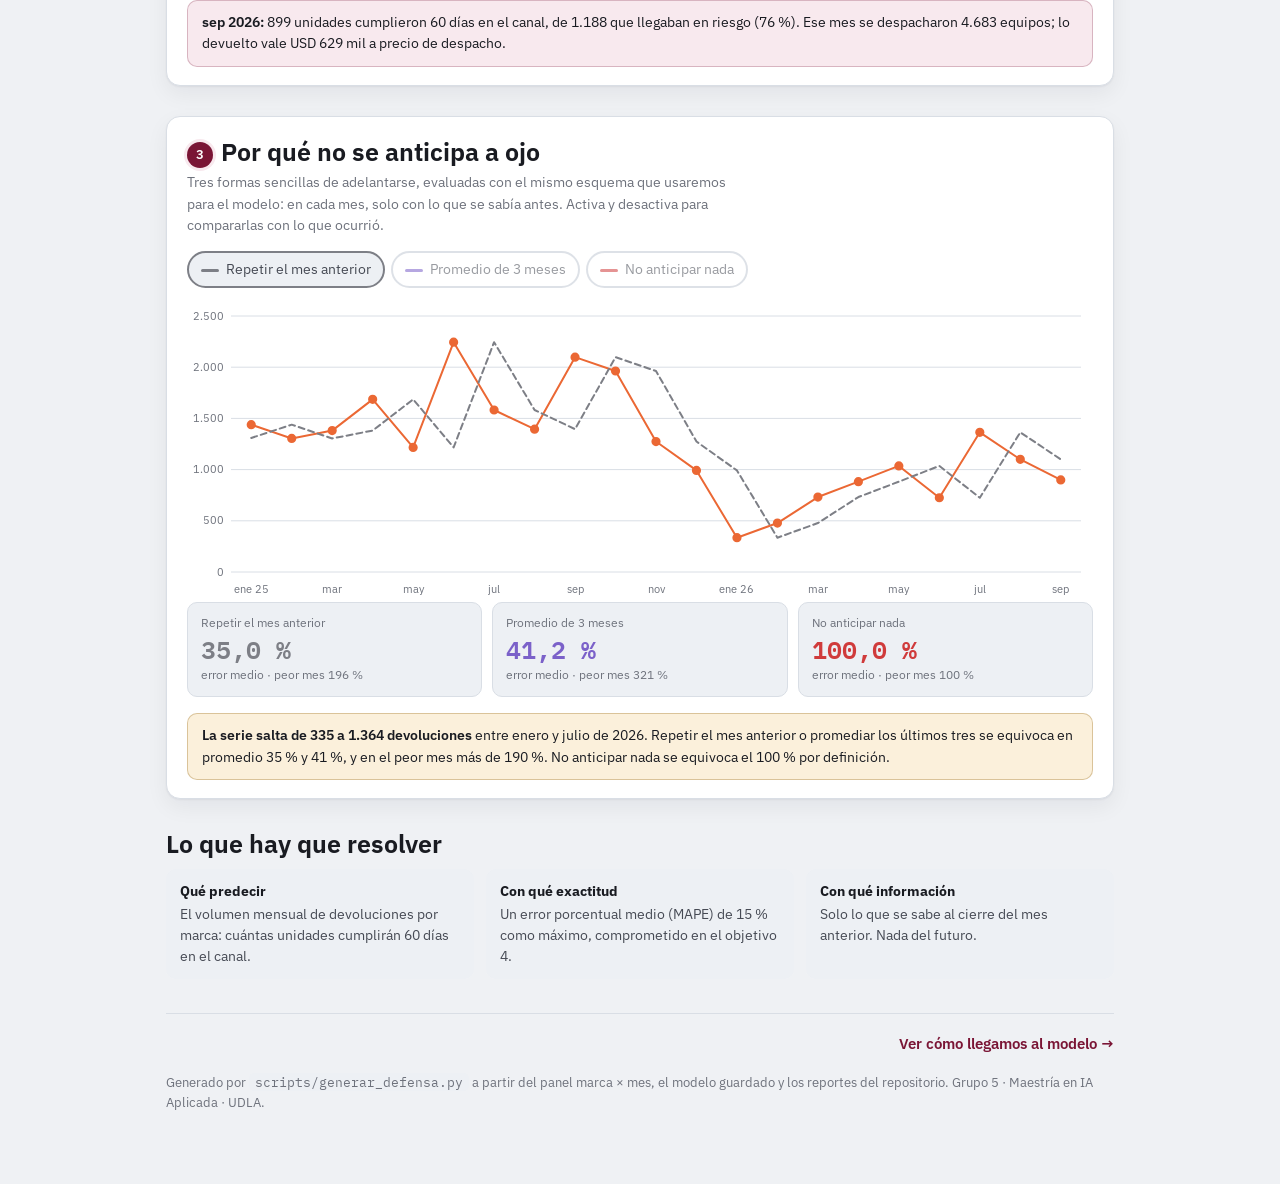
==== commit 413cc509: "Sitio de defensa: banner granate con logo UDLA, ayuda por pagina y cobertura del listado Co-Authored" ====
--- a/reports/html/defensa/index.html
+++ b/reports/html/defensa/index.html
@@ -11,10 +11,10 @@
 <style>
 :root{
   color-scheme: light;
-  --paper:#F4F6F8; --surface:#FFFFFF; --surface-2:#EDF0F4;
+  --paper:#EFF1F4; --surface:#FFFFFF; --surface-2:#EDF0F4;
   --ink:#191B21; --ink-2:#464A54; --muted:#6E727C;
   --line:#D9DEE5; --line-2:#C3CAD4;
-  --accent:#4A3AA7; --accent-soft:#EAE8F9;
+  --accent:#7A1535; --accent-soft:#F8E9EE;
   --c1:#2a78d6; --c2:#eb6834; --c3:#12795A; --c4:#7d7f86; --c5:#7b61c9; --c6:#d03b3b;
   --good:#12795A; --good-soft:#E2F2EC; --warn:#8A5B00; --warn-soft:#FBF0DB; --bad:#B03030; --bad-soft:#FBE9E9;
   --shadow:0 1px 2px rgba(20,25,40,.05), 0 8px 22px rgba(20,25,40,.06);
@@ -24,7 +24,7 @@
   --paper:#121419; --surface:#1A1D24; --surface-2:#232730;
   --ink:#E7E9ED; --ink-2:#B6BAC4; --muted:#8A8F9A;
   --line:#2C313B; --line-2:#3B414D;
-  --accent:#9085E9; --accent-soft:#25233C;
+  --accent:#C4506E; --accent-soft:#33202A;
   --c1:#4b93e8; --c2:#e8703d; --c3:#4BBF95; --c4:#9a9ca3; --c5:#a18ee8; --c6:#e66a6a;
   --good:#4BBF95; --good-soft:#123028; --warn:#D9A742; --warn-soft:#332916; --bad:#E07070; --bad-soft:#331D1D;
   --shadow:0 1px 2px rgba(0,0,0,.3), 0 8px 22px rgba(0,0,0,.25);
@@ -43,8 +43,8 @@
 nav.top a[aria-current="page"]{background:var(--accent); color:#fff}
 header.hero{padding:40px 0 10px}
 .eyebrow{font-family:"IBM Plex Mono",monospace; font-size:11.5px; letter-spacing:.13em; text-transform:uppercase; color:var(--muted); margin:0 0 8px}
-h1{font-family:Spectral,Georgia,serif; font-weight:700; font-size:clamp(28px,5vw,42px); line-height:1.1; letter-spacing:-.018em; margin:0 0 10px; text-wrap:balance}
-h2{font-family:Spectral,Georgia,serif; font-weight:600; font-size:clamp(21px,3vw,25px); margin:0 0 4px; line-height:1.2}
+h1{font-family:"IBM Plex Sans",ui-sans-serif,system-ui,sans-serif; font-weight:700; font-size:clamp(28px,5vw,42px); line-height:1.1; letter-spacing:-.018em; margin:0 0 10px; text-wrap:balance}
+h2{font-family:"IBM Plex Sans",ui-sans-serif,system-ui,sans-serif; font-weight:650; font-size:clamp(21px,3vw,25px); margin:0 0 4px; line-height:1.2}
 h3{font-size:15px; margin:0 0 4px}
 .lead{color:var(--ink-2); font-size:16.5px; margin:0; max-width:66ch}
 section{margin-top:30px}
@@ -183,12 +183,38 @@
 
 @media (max-width:900px){ nav.top .marca{display:none} nav.top{justify-content:flex-end} }
 
+/* ---- Banner institucional (granate UDLA) ---- */
+header.hero.banner{position:relative; margin:18px 0 0; padding:22px 26px 24px; border-radius:16px; color:#fff; overflow:hidden;
+  background:
+    repeating-linear-gradient(135deg, rgba(255,255,255,.04) 0 2px, transparent 2px 8px),
+    linear-gradient(100deg,#85183f 0%,#78122f 55%,#6b0f2c 100%);
+  box-shadow:0 10px 26px rgba(107,15,44,.28)}
+.banner .logo{height:40px; width:auto; display:block; margin:0 0 16px}
+.banner .fila{display:flex; align-items:center; gap:12px; flex-wrap:wrap}
+.banner h1{color:#fff; margin:0; font-size:clamp(26px,4.4vw,38px); letter-spacing:-.02em}
+.banner .tag{font-size:13px; font-weight:500; padding:2px 12px; border:1px solid rgba(255,255,255,.75); border-radius:999px; color:#fff; white-space:nowrap}
+.banner .lead{color:rgba(255,255,255,.93); margin:12px 0 0; max-width:74ch; font-size:15.5px}
+.banner .lead b{color:#fff}
+.banner .ayuda{position:absolute; right:24px; bottom:22px; font:inherit; font-size:13.5px; font-weight:600; color:#fff; cursor:pointer;
+  padding:9px 18px; border-radius:10px; border:1px solid rgba(255,255,255,.55); background:rgba(255,255,255,.08)}
+.banner .ayuda:hover,.banner .ayuda[aria-expanded="true"]{background:rgba(255,255,255,.2)}
+.banner .ayuda:focus-visible{outline:2px solid #fff; outline-offset:2px}
+.ayuda-panel{margin-top:10px; border-left:4px solid var(--accent); background:var(--surface); border-radius:10px; padding:12px 16px; font-size:14px; color:var(--ink-2); box-shadow:var(--shadow)}
+.ayuda-panel[hidden]{display:none}
+.ayuda-panel b{color:var(--ink)}
+@media (max-width:860px){ .banner .ayuda{position:static; margin-top:16px} .banner .lead{max-width:none} }
+nav.top .marca{display:flex; align-items:center; gap:8px}
+nav.top .marca::before{content:""; width:9px; height:9px; border-radius:50%; background:var(--accent)}
+.card h2 .paso{box-shadow:0 0 0 3px var(--accent-soft)}
+.kpi{border:1px solid var(--line)}
+@media print{ nav.top,.banner .ayuda{display:none} header.hero.banner{box-shadow:none; -webkit-print-color-adjust:exact; print-color-adjust:exact} }
+
 :root[data-theme="dark"]{
   color-scheme: dark;
   --paper:#121419; --surface:#1A1D24; --surface-2:#232730;
   --ink:#E7E9ED; --ink-2:#B6BAC4; --muted:#8A8F9A;
   --line:#2C313B; --line-2:#3B414D;
-  --accent:#9085E9; --accent-soft:#25233C;
+  --accent:#C4506E; --accent-soft:#33202A;
   --c1:#4b93e8; --c2:#e8703d; --c3:#4BBF95; --c4:#9a9ca3; --c5:#a18ee8; --c6:#e66a6a;
   --good:#4BBF95; --good-soft:#123028; --warn:#D9A742; --warn-soft:#332916; --bad:#E07070; --bad-soft:#331D1D;
   --shadow:0 1px 2px rgba(0,0,0,.3), 0 8px 22px rgba(0,0,0,.25);
@@ -203,11 +229,13 @@
   <a href="index.html" aria-current="page">El problema</a><a href="camino.html">El camino</a><a href="solucion.html">La solución</a><a href="evidencia.html">La evidencia</a>
   <button class="tema" id="tema" type="button" aria-label="Cambiar entre modo claro y modo oscuro"></button>
 </nav>
-<header class="hero">
-  <p class="eyebrow">1 · El problema</p>
-  <h1>Cuando un equipo sale a un distribuidor, ¿cuántos vuelven?</h1>
+<header class="hero banner">
+  <img class="logo" alt="Universidad de Las Américas" src="[data-uri]">
+  <div class="fila"><h1>Cuando un equipo sale a un distribuidor, ¿cuántos vuelven?</h1><span class="tag">1 · El problema</span></div>
   <p class="lead">Una empresa de telefonía en Ecuador despacha equipos a sus distribuidores. Los que no se venden en 60 días se acumulan como inventario parado. El proyecto parte de una premisa del negocio: la proyección de demanda no incorpora de forma explícita cuántos equipos volverán.</p>
+  <button class="ayuda" id="ayuda-btn" type="button" aria-expanded="false" aria-controls="ayuda-panel">¿Cómo usar esta página?</button>
 </header>
+<div class="ayuda-panel" id="ayuda-panel" hidden>Pulsa <b>▶ Reproducir</b> o arrastra el reloj para ver cuándo una unidad cuenta como devolución. Toca una columna del gráfico mensual para ver su detalle y activa o desactiva las tres líneas para compararlas con lo ocurrido. El menú de arriba lleva al camino, la solución y la evidencia; el botón de la derecha cambia entre modo claro y oscuro.</div>
 
 <section class="card" aria-labelledby="h-viaje">
   <h2 id="h-viaje"><span class="paso">1</span>El viaje de un equipo</h2>
@@ -220,7 +248,7 @@
     <div><button class="btn" id="play" type="button">▶ Reproducir</button></div>
   </div>
   <div class="callout info" id="estado" aria-live="polite"></div>
-  <p class="note">Tres reglas, verificadas una por una con listados reales del área de planificación: los días se cuentan desde el despacho, el reloj no se reinicia al mover la unidad entre locales del canal (solo al volver a bodega central) y es un flujo: cada unidad se cuenta una sola vez, el mes en que cruza el umbral. Coincidencia con el negocio: <b id="valid"></b>.</p>
+  <p class="note">Tres reglas, verificadas una por una con listados reales del área de planificación: los días se cuentan desde el despacho, el reloj no se reinicia al mover la unidad entre locales del canal (solo al volver a bodega central) y es un flujo: cada unidad se cuenta una sola vez, el mes en que cruza el umbral. Cobertura del listado del negocio: <b id="valid"></b> (la definición marca además equipos que el listado no trae; ver el camino).</p>
 </section>
 
 <section class="card" aria-labelledby="h-tam">
@@ -266,6 +294,8 @@
 function registrar(fn) { redibujables.push(fn); fn(); }
 let _t; addEventListener('resize', () => { clearTimeout(_t); _t = setTimeout(() => redibujables.forEach(f => f()), 120); });
 
+/* Un SVG no tiene offsetParent: la visibilidad se mide con sus rectángulos de dibujo. */
+const visible = el => el.getClientRects().length > 0;
 const ancho = el => Math.max(300, Math.round(el.getBoundingClientRect().width || el.parentElement.clientWidth));
 function escala(max) {
   for (const base of [1, 2, 5, 10, 20, 50, 100, 200, 250, 500, 1000, 2000, 5000]) {
@@ -378,9 +408,17 @@
   pintar();
 })();
 
+
+/* Ayuda de la pagina: abre y cierra el panel «¿Cómo usar esta página?». */
+(function(){
+  const b = document.getElementById('ayuda-btn'), p = document.getElementById('ayuda-panel');
+  if (!b || !p) return;
+  b.addEventListener('click', function(){ const abre = p.hidden; p.hidden = !abre; b.setAttribute('aria-expanded', abre ? 'true' : 'false'); });
+})();
+
 </script>
 <script>
-const D = {"meses": [{"mes": "2024-05", "desp": 11563.0, "dev": 1152.0, "riesgo": 1604.0, "valor": 589077.36}, {"mes": "2024-06", "desp": 7805.0, "dev": 2264.0, "riesgo": 2884.0, "valor": 750225.1699999999}, {"mes": "2024-07", "desp": 10630.0, "dev": 1927.0, "riesgo": 2962.0, "valor": 472779.07}, {"mes": "2024-08", "desp": 8919.0, "dev": 1329.0, "riesgo": 2115.0, "valor": 723183.41}, {"mes": "2024-09", "desp": 7007.0, "dev": 1477.0, "riesgo": 2301.0, "valor": 426318.06}, {"mes": "2024-10", "desp": 8986.0, "dev": 1022.0, "riesgo": 1633.0, "valor": 259927.74}, {"mes": "2024-11", "desp": 10038.0, "dev": 915.0, "riesgo": 1309.0, "valor": 257445.91999999998}, {"mes": "2024-12", "desp": 9303.0, "dev": 1309.0, "riesgo": 2046.0, "valor": 378094.82}, {"mes": "2025-01", "desp": 9328.0, "dev": 1439.0, "riesgo": 1999.0, "valor": 373126.02}, {"mes": "2025-02", "desp": 11597.0, "dev": 1304.0, "riesgo": 1875.0, "valor": 280494.24}, {"mes": "2025-03", "desp": 7690.0, "dev": 1381.0, "riesgo": 2163.0, "valor": 395228.75}, {"mes": "2025-04", "desp": 12329.0, "dev": 1686.0, "riesgo": 2758.0, "valor": 841650.8999999999}, {"mes": "2025-05", "desp": 10095.0, "dev": 1217.0, "riesgo": 1862.0, "valor": 503782.48}, {"mes": "2025-06", "desp": 7828.0, "dev": 2244.0, "riesgo": 2819.0, "valor": 818346.48}, {"mes": "2025-07", "desp": 11213.0, "dev": 1582.0, "riesgo": 2253.0, "valor": 593565.56}, {"mes": "2025-08", "desp": 7822.0, "dev": 1395.0, "riesgo": 1895.0, "valor": 426785.22}, {"mes": "2025-09", "desp": 7898.0, "dev": 2098.0, "riesgo": 2922.0, "valor": 568127.23}, {"mes": "2025-10", "desp": 5440.0, "dev": 1963.0, "riesgo": 2679.0, "valor": 1184196.24}, {"mes": "2025-11", "desp": 2347.0, "dev": 1274.0, "riesgo": 1994.0, "valor": 428393.96}, {"mes": "2025-12", "desp": 5961.0, "dev": 992.0, "riesgo": 1415.0, "valor": 252456.09000000003}, {"mes": "2026-01", "desp": 4805.0, "dev": 335.0, "riesgo": 484.0, "valor": 134774.39}, {"mes": "2026-02", "desp": 5609.0, "dev": 478.0, "riesgo": 680.0, "valor": 204170.34}, {"mes": "2026-03", "desp": 8696.0, "dev": 732.0, "riesgo": 1017.0, "valor": 482197.24}, {"mes": "2026-04", "desp": 6757.0, "dev": 882.0, "riesgo": 1155.0, "valor": 386957.5}, {"mes": "2026-05", "desp": 6016.0, "dev": 1036.0, "riesgo": 1446.0, "valor": 460266.95}, {"mes": "2026-06", "desp": 5444.0, "dev": 725.0, "riesgo": 999.0, "valor": 293209.92}, {"mes": "2026-07", "desp": 6241.0, "dev": 1364.0, "riesgo": 1767.0, "valor": 587533.79}, {"mes": "2026-08", "desp": 3176.0, "dev": 1100.0, "riesgo": 1488.0, "valor": 632342.91}, {"mes": "2026-09", "desp": 4683.0, "dev": 899.0, "riesgo": 1188.0, "valor": 629099.01}], "k": {"dev26": 7551.0, "valor26": 3810552.05, "desp26": 51427.0, "tasa": 0.738556338028169}, "validacion": {"aciertos": 799, "total": 801}, "wf": {"etiquetas": ["2025-01", "2025-02", "2025-03", "2025-04", "2025-05", "2025-06", "2025-07", "2025-08", "2025-09", "2025-10", "2025-11", "2025-12", "2026-01", "2026-02", "2026-03", "2026-04", "2026-05", "2026-06", "2026-07", "2026-08", "2026-09"], "real": [1439.0, 1304.0, 1381.0, 1686.0, 1217.0, 2244.0, 1582.0, 1395.0, 2098.0, 1963.0, 1274.0, 992.0, 335.0, 478.0, 732.0, 882.0, 1036.0, 725.0, 1364.0, 1100.0, 899.0], "naive": [1309.0, 1439.0, 1304.0, 1381.0, 1686.0, 1217.0, 2244.0, 1582.0, 1395.0, 2098.0, 1963.0, 1274.0, 992.0, 335.0, 478.0, 732.0, 882.0, 1036.0, 725.0, 1364.0, 1100.0], "mm": [1082.0, 1221.0, 1350.667, 1374.667, 1457.0, 1428.0, 1715.667, 1681.0, 1740.333, 1691.667, 1818.667, 1778.333, 1409.667, 867.0, 601.667, 515.0, 697.333, 883.333, 881.0, 1041.667, 1063.0], "cero": [0.0, 0.0, 0.0, 0.0, 0.0, 0.0, 0.0, 0.0, 0.0, 0.0, 0.0, 0.0, 0.0, 0.0, 0.0, 0.0, 0.0, 0.0, 0.0, 0.0, 0.0], "mape": {"naive": 34.96, "mm": 41.18, "cero": 100.0}, "peor": {"naive": 196.12, "mm": 320.8, "cero": 100.0}, "ape": {"Media móvil 3 meses": [24.809, 6.365, 2.196, 18.466, 19.721, 36.364, 8.449, 20.502, 17.048, 13.822, 42.752, 79.267, 320.796, 81.381, 17.805, 41.61, 32.69, 21.839, 35.411, 5.303, 18.242], "XGBoost Poisson": [15.777, 18.825, 0.646, 1.099, 5.472, 19.747, 7.663, 13.689, 28.115, 10.417, 3.455, 4.464, 9.437, 14.691, 10.805, 16.509, 3.704, 7.829, 18.965, 8.466, 1.908], "Cero (no anticipa)": [100.0, 100.0, 100.0, 100.0, 100.0, 100.0, 100.0, 100.0, 100.0, 100.0, 100.0, 100.0, 100.0, 100.0, 100.0, 100.0, 100.0, 100.0, 100.0, 100.0, 100.0], "Naive (mes anterior)": [9.034, 10.353, 5.576, 18.09, 38.537, 45.766, 41.846, 13.405, 33.508, 6.877, 54.082, 28.427, 196.119, 29.916, 34.699, 17.007, 14.865, 42.897, 46.848, 24.0, 22.358], "Random Forest": [3.403, 8.022, 11.428, 9.325, 5.356, 11.259, 8.508, 10.365, 23.41, 2.484, 8.217, 5.772, 5.198, 1.281, 2.097, 10.989, 5.56, 1.436, 9.606, 1.786, 5.101], "Tasa de conversión": [5.614, 5.627, 3.999, 2.915, 2.096, 17.521, 4.283, 6.732, 7.394, 4.443, 10.892, 2.176, 1.117, 4.236, 2.223, 7.388, 3.358, 2.602, 14.165, 0.903, 0.764]}, "resumen": [{"modelo": "Tasa de conversión", "media": 5.26, "mediana": 4.24, "peor": 17.52, "ic": [3.62, 7.19]}, {"modelo": "Random Forest", "media": 7.17, "mediana": 5.77, "peor": 23.41, "ic": [5.21, 9.36]}, {"modelo": "XGBoost Poisson", "media": 10.56, "mediana": 9.44, "peor": 28.11, "ic": [7.6, 13.73]}, {"modelo": "Naive (mes anterior)", "media": 34.96, "mediana": 28.43, "peor": 196.12, "ic": [22.28, 54.01]}, {"modelo": "Media móvil 3 meses", "media": 41.18, "mediana": 20.5, "peor": 320.8, "ic": null}, {"modelo": "Cero (no anticipa)", "media": 100.0, "mediana": 100.0, "peor": 100.0, "ic": null}], "sobre15": 1, "peor_mes": "2025-06"}};
+const D = {"meses": [{"mes": "2024-05", "desp": 11563.0, "dev": 1152.0, "riesgo": 1604.0, "valor": 589077.36}, {"mes": "2024-06", "desp": 7805.0, "dev": 2264.0, "riesgo": 2884.0, "valor": 750225.1699999999}, {"mes": "2024-07", "desp": 10630.0, "dev": 1927.0, "riesgo": 2962.0, "valor": 472779.07}, {"mes": "2024-08", "desp": 8919.0, "dev": 1329.0, "riesgo": 2115.0, "valor": 723183.41}, {"mes": "2024-09", "desp": 7007.0, "dev": 1477.0, "riesgo": 2301.0, "valor": 426318.06}, {"mes": "2024-10", "desp": 8986.0, "dev": 1022.0, "riesgo": 1633.0, "valor": 259927.74}, {"mes": "2024-11", "desp": 10038.0, "dev": 915.0, "riesgo": 1309.0, "valor": 257445.91999999998}, {"mes": "2024-12", "desp": 9303.0, "dev": 1309.0, "riesgo": 2046.0, "valor": 378094.82}, {"mes": "2025-01", "desp": 9328.0, "dev": 1439.0, "riesgo": 1999.0, "valor": 373126.02}, {"mes": "2025-02", "desp": 11597.0, "dev": 1304.0, "riesgo": 1875.0, "valor": 280494.24}, {"mes": "2025-03", "desp": 7690.0, "dev": 1381.0, "riesgo": 2163.0, "valor": 395228.75}, {"mes": "2025-04", "desp": 12329.0, "dev": 1686.0, "riesgo": 2758.0, "valor": 841650.8999999999}, {"mes": "2025-05", "desp": 10095.0, "dev": 1217.0, "riesgo": 1862.0, "valor": 503782.48}, {"mes": "2025-06", "desp": 7828.0, "dev": 2244.0, "riesgo": 2819.0, "valor": 818346.48}, {"mes": "2025-07", "desp": 11213.0, "dev": 1582.0, "riesgo": 2253.0, "valor": 593565.56}, {"mes": "2025-08", "desp": 7822.0, "dev": 1395.0, "riesgo": 1895.0, "valor": 426785.22}, {"mes": "2025-09", "desp": 7898.0, "dev": 2098.0, "riesgo": 2922.0, "valor": 568127.23}, {"mes": "2025-10", "desp": 5440.0, "dev": 1963.0, "riesgo": 2679.0, "valor": 1184196.24}, {"mes": "2025-11", "desp": 2347.0, "dev": 1274.0, "riesgo": 1994.0, "valor": 428393.96}, {"mes": "2025-12", "desp": 5961.0, "dev": 992.0, "riesgo": 1415.0, "valor": 252456.09000000003}, {"mes": "2026-01", "desp": 4805.0, "dev": 335.0, "riesgo": 484.0, "valor": 134774.39}, {"mes": "2026-02", "desp": 5609.0, "dev": 478.0, "riesgo": 680.0, "valor": 204170.34}, {"mes": "2026-03", "desp": 8696.0, "dev": 732.0, "riesgo": 1017.0, "valor": 482197.24}, {"mes": "2026-04", "desp": 6757.0, "dev": 882.0, "riesgo": 1155.0, "valor": 386957.5}, {"mes": "2026-05", "desp": 6016.0, "dev": 1036.0, "riesgo": 1446.0, "valor": 460266.95}, {"mes": "2026-06", "desp": 5444.0, "dev": 725.0, "riesgo": 999.0, "valor": 293209.92}, {"mes": "2026-07", "desp": 6241.0, "dev": 1364.0, "riesgo": 1767.0, "valor": 587533.79}, {"mes": "2026-08", "desp": 3176.0, "dev": 1100.0, "riesgo": 1488.0, "valor": 632342.91}, {"mes": "2026-09", "desp": 4683.0, "dev": 899.0, "riesgo": 1188.0, "valor": 629099.01}], "k": {"dev26": 7551.0, "valor26": 3810552.05, "desp26": 51427.0, "tasa": 0.738556338028169}, "validacion": {"aciertos": 799, "total": 801}, "wf": {"etiquetas": ["2025-01", "2025-02", "2025-03", "2025-04", "2025-05", "2025-06", "2025-07", "2025-08", "2025-09", "2025-10", "2025-11", "2025-12", "2026-01", "2026-02", "2026-03", "2026-04", "2026-05", "2026-06", "2026-07", "2026-08", "2026-09"], "real": [1439.0, 1304.0, 1381.0, 1686.0, 1217.0, 2244.0, 1582.0, 1395.0, 2098.0, 1963.0, 1274.0, 992.0, 335.0, 478.0, 732.0, 882.0, 1036.0, 725.0, 1364.0, 1100.0, 899.0], "naive": [1309.0, 1439.0, 1304.0, 1381.0, 1686.0, 1217.0, 2244.0, 1582.0, 1395.0, 2098.0, 1963.0, 1274.0, 992.0, 335.0, 478.0, 732.0, 882.0, 1036.0, 725.0, 1364.0, 1100.0], "mm": [1082.0, 1221.0, 1350.667, 1374.667, 1457.0, 1428.0, 1715.667, 1681.0, 1740.333, 1691.667, 1818.667, 1778.333, 1409.667, 867.0, 601.667, 515.0, 697.333, 883.333, 881.0, 1041.667, 1063.0], "cero": [0.0, 0.0, 0.0, 0.0, 0.0, 0.0, 0.0, 0.0, 0.0, 0.0, 0.0, 0.0, 0.0, 0.0, 0.0, 0.0, 0.0, 0.0, 0.0, 0.0, 0.0], "mape": {"naive": 34.96, "mm": 41.18, "cero": 100.0}, "peor": {"naive": 196.12, "mm": 320.8, "cero": 100.0}, "ape": {"XGBoost Poisson": [15.777, 18.825, 0.646, 1.099, 5.472, 19.747, 7.663, 13.689, 28.115, 10.417, 3.455, 4.464, 9.437, 14.691, 10.805, 16.509, 3.704, 7.829, 18.965, 8.466, 1.908], "Naive (mes anterior)": [9.034, 10.353, 5.576, 18.09, 38.537, 45.766, 41.846, 13.405, 33.508, 6.877, 54.082, 28.427, 196.119, 29.916, 34.699, 17.007, 14.865, 42.897, 46.848, 24.0, 22.358], "Random Forest": [3.403, 8.022, 11.428, 9.325, 5.356, 11.259, 8.508, 10.365, 23.41, 2.484, 8.217, 5.772, 5.198, 1.281, 2.097, 10.989, 5.56, 1.436, 9.606, 1.786, 5.101], "Cero (no anticipa)": [100.0, 100.0, 100.0, 100.0, 100.0, 100.0, 100.0, 100.0, 100.0, 100.0, 100.0, 100.0, 100.0, 100.0, 100.0, 100.0, 100.0, 100.0, 100.0, 100.0, 100.0], "Media móvil 3 meses": [24.809, 6.365, 2.196, 18.466, 19.721, 36.364, 8.449, 20.502, 17.048, 13.822, 42.752, 79.267, 320.796, 81.381, 17.805, 41.61, 32.69, 21.839, 35.411, 5.303, 18.242], "Tasa de conversión": [5.614, 5.627, 3.999, 2.915, 2.096, 17.521, 4.283, 6.732, 7.394, 4.443, 10.892, 2.176, 1.117, 4.236, 2.223, 7.388, 3.358, 2.602, 14.165, 0.903, 0.764]}, "resumen": [{"modelo": "Tasa de conversión", "media": 5.26, "mediana": 4.24, "peor": 17.52, "ic": [3.62, 7.19]}, {"modelo": "Random Forest", "media": 7.17, "mediana": 5.77, "peor": 23.41, "ic": [5.21, 9.36]}, {"modelo": "XGBoost Poisson", "media": 10.56, "mediana": 9.44, "peor": 28.11, "ic": [7.6, 13.73]}, {"modelo": "Naive (mes anterior)", "media": 34.96, "mediana": 28.43, "peor": 196.12, "ic": [22.28, 54.01]}, {"modelo": "Media móvil 3 meses", "media": 41.18, "mediana": 20.5, "peor": 320.8, "ic": null}, {"modelo": "Cero (no anticipa)", "media": 100.0, "mediana": 100.0, "peor": 100.0, "ic": null}], "sobre15": 1, "peor_mes": "2025-06"}};
 /* ---------- 1 · el viaje ---------- */
 const ESC = {
   venta: {nombre: 'Se vende al día 25', venta: 25},
